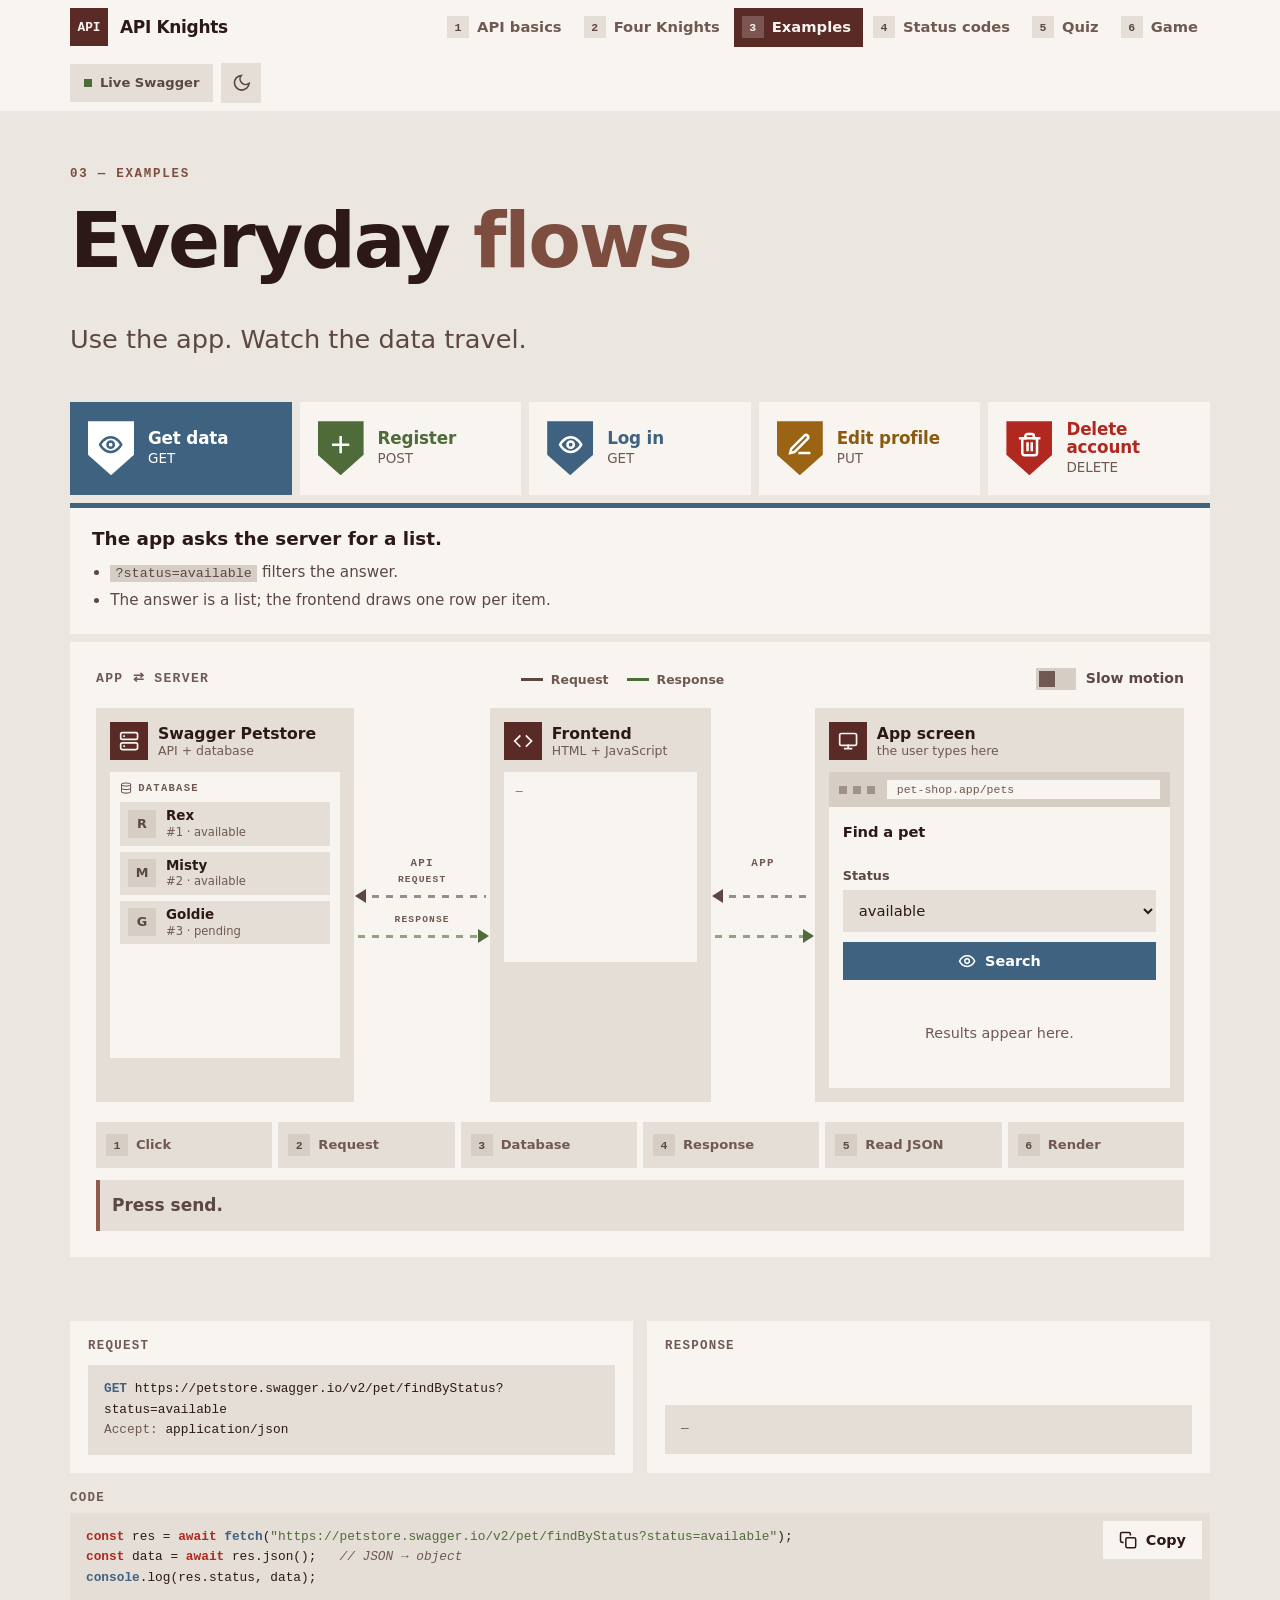
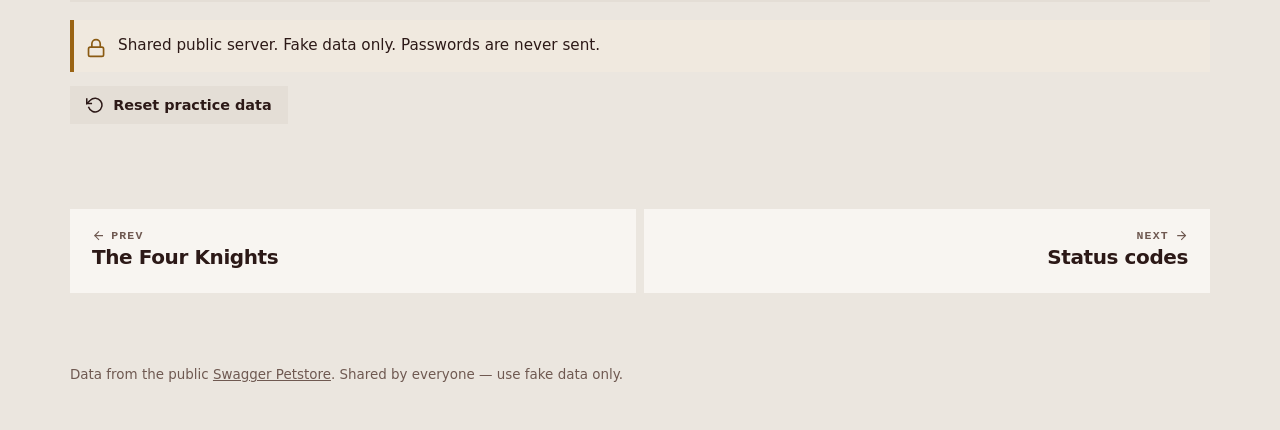
==== examples.html @ a02f02ee "API Knights: animated guide to how APIs work Flat, sharp, minimal lecture site with six lessons (bas" ====
<!doctype html>
<html lang="en">
<head>
  <meta charset="utf-8">
  <meta name="viewport" content="width=device-width, initial-scale=1">
  <title>Real examples · API Knights</title>
  <meta name="description" content="Get data, register, log in, edit and delete — five real API flows, animated.">
  <link rel="icon" href="data:image/svg+xml,%3Csvg xmlns='http://www.w3.org/2000/svg' viewBox='0 0 32 32'%3E%3Crect width='32' height='32' fill='%235a2a27'/%3E%3Ctext x='16' y='21' font-family='monospace' font-weight='700' font-size='11' text-anchor='middle' fill='%23f8f5f1'%3EAPI%3C/text%3E%3C/svg%3E">
  <link rel="stylesheet" href="css/styles.css">
  <script>try{var t=JSON.parse(localStorage.getItem('apik.theme'));if(t)document.documentElement.dataset.theme=t}catch(e){}</script>
  <script defer src="js/common.js"></script>
  <script defer src="js/api.js"></script>
  <script defer src="js/ui.js"></script>
  <script defer src="js/scheme.js"></script>
  <script defer src="js/examples.js"></script>
</head>
<body data-page="examples">
<main id="main" class="wrap">

  <section class="hero hero--sm">
    <span class="eyebrow">03 — Examples</span>
    <h1>Everyday <span class="dim">flows</span></h1>
    <p class="lead">Use the app. Watch the data travel.</p>
  </section>

  <section class="block" style="padding-top:8px" aria-labelledby="ex-h">
    <h2 class="sr-only" id="ex-h">Choose an example</h2>
    <div class="knights auto" role="tablist" aria-label="Choose an example" id="tabs"></div>
    <div class="card" style="margin-top:8px" id="story" aria-live="polite"></div>
    <div style="margin-top:8px" id="scheme"></div>
  </section>

  <section class="block" style="padding-top:8px" aria-labelledby="look-h">
    <h2 id="look-h" class="sr-only">Inside the messages</h2>
    <div id="insp"></div>
    <span class="label">Code</span>
    <div id="code"></div>
    <div class="note warn" style="margin-top:18px">
      <svg class="ico" aria-hidden="true"><use href="#i-lock"></use></svg>
      <p>Shared public server. Fake data only. Passwords are never sent.</p>
    </div>
    <p style="margin-top:14px"><button type="button" class="btn btn--sm" id="reset"><svg class="ico" aria-hidden="true"><use href="#i-replay"></use></svg> Reset practice data</button></p>
  </section>
</main>
</body>
</html>
---- css/styles.css ----
/* ==========================================================================
   API Knights — flat, sharp, minimal. Made for presenting.
   No borders, no rounded corners. Colour only where it carries meaning
   (the four methods and the status-code families). Palette: silver, taupe,
   mauve bark, terracotta clay, espresso.
   ========================================================================== */

/* ---------- Tokens ---------- */
/* Brand palette: silver, taupe, mauve bark, terracotta clay, espresso.
   Everything below is built from these five. Only the method and status
   colours step outside, because "delete" must not look like "get". */
:root {
  color-scheme: light;
  --silver: #c4bbaf;
  --taupe: #a5978b;
  --mauve-bark: #5c4742;
  --terracotta-clay: #8d5b4c;
  --espresso: #5a2a27;

  --bg: #ebe6df;
  --surface: #f8f5f1;
  --surface-2: #e4ded6;
  --surface-3: #d6cec4;
  --ink: #2c1917;
  --ink-2: var(--mauve-bark);
  --ink-3: #6f5951;
  --line: var(--silver);
  --brand: var(--espresso);
  --on-brand: #f8f5f1;
  --accent: var(--terracotta-clay);
  --accent-ink: #7d4d3f;

  --get: #3f6280;    --get-ink: #3f6280;
  --post: #4f6b3a;   --post-ink: #4f6b3a;
  --put: #9a6414;    --put-ink: #8a5a12;
  --delete: #b0281f; --delete-ink: #b0281f;

  --s0: #6b5a55; --s0-ink: #6b5a55;
  --s1: #5f6b7a; --s1-ink: #55616f;
  --s2: #4f6b3a; --s2-ink: #4f6b3a;
  --s3: #2f6f6a; --s3-ink: #2f6f6a;
  --s4: #b4521f; --s4-ink: #b4521f;
  --s5: #a8231f; --s5-ink: #a8231f;

  --shadow: 0 12px 32px rgba(44, 25, 23, .14);
  --font: "Segoe UI Variable Text", "Segoe UI", system-ui, -apple-system, Roboto, "Helvetica Neue", Arial, sans-serif;
  --mono: ui-monospace, "Cascadia Code", "SF Mono", Consolas, "Liberation Mono", monospace;
}
:root[data-theme="dark"] {
  color-scheme: dark;
  --bg: #1b1211; --surface: #251a18; --surface-2: #30231f; --surface-3: #3f2e29;
  --ink: #f1ebe4; --ink-2: var(--silver); --ink-3: var(--taupe); --line: var(--mauve-bark);
  --brand: var(--silver); --on-brand: #231512;
  --accent: #b3735f; --accent-ink: #d9a08f;
  --get-ink: #8fb1cf; --post-ink: #9bc27a; --put-ink: #e0a94f; --delete-ink: #f08a7c;
  --s0-ink: #c4bbaf; --s1-ink: #9fb0c4; --s2-ink: #9bc27a; --s3-ink: #6fc0b8; --s4-ink: #f0a06a; --s5-ink: #f08a7c;
  --shadow: 0 12px 32px rgba(0, 0, 0, .5);
}
@media (prefers-color-scheme: dark) {
  :root:not([data-theme="light"]) {
    color-scheme: dark;
    --bg: #1b1211; --surface: #251a18; --surface-2: #30231f; --surface-3: #3f2e29;
    --ink: #f1ebe4; --ink-2: var(--silver); --ink-3: var(--taupe); --line: var(--mauve-bark);
    --brand: var(--silver); --on-brand: #231512;
    --accent: #b3735f; --accent-ink: #d9a08f;
    --get-ink: #8fb1cf; --post-ink: #9bc27a; --put-ink: #e0a94f; --delete-ink: #f08a7c;
    --s0-ink: #c4bbaf; --s1-ink: #9fb0c4; --s2-ink: #9bc27a; --s3-ink: #6fc0b8; --s4-ink: #f0a06a; --s5-ink: #f08a7c;
    --shadow: 0 12px 32px rgba(0, 0, 0, .5);
  }
}

/* Colour hooks: .m-get etc. set --c (fill) and --c-ink (text on a surface) */
.m-get { --c: var(--get); --c-ink: var(--get-ink); }
.m-post { --c: var(--post); --c-ink: var(--post-ink); }
.m-put { --c: var(--put); --c-ink: var(--put-ink); }
.m-delete { --c: var(--delete); --c-ink: var(--delete-ink); }
.s0 { --c: var(--s0); --c-ink: var(--s0-ink); }
.s1 { --c: var(--s1); --c-ink: var(--s1-ink); }
.s2 { --c: var(--s2); --c-ink: var(--s2-ink); }
.s3 { --c: var(--s3); --c-ink: var(--s3-ink); }
.s4 { --c: var(--s4); --c-ink: var(--s4-ink); }
.s5 { --c: var(--s5); --c-ink: var(--s5-ink); }

/* ---------- Base ---------- */
*, *::before, *::after { box-sizing: border-box; border-radius: 0; }
html { scroll-behavior: smooth; -webkit-text-size-adjust: 100%; }
body { margin: 0; font-family: var(--font); font-size: 17px; line-height: 1.55; color: var(--ink); background: var(--bg); min-height: 100vh; overflow-x: hidden; }
h1, h2, h3, h4 { line-height: 1.1; margin: 0 0 .5em; letter-spacing: -.03em; }
h1 { font-size: clamp(2.6rem, 6.4vw, 4.8rem); font-weight: 800; }
h2 { font-size: clamp(1.7rem, 3.4vw, 2.5rem); font-weight: 800; }
h3 { font-size: 1.1rem; font-weight: 700; letter-spacing: -.01em; }
p { margin: 0 0 1em; }
a { color: inherit; }
button, input, select, textarea { font: inherit; color: inherit; }
button { cursor: pointer; border: 0; background: none; padding: 0; }
code, kbd, pre { font-family: var(--mono); }
code { font-size: .88em; background: var(--surface-3); padding: .1em .4em; }
img, svg { max-width: 100%; }
[hidden] { display: none !important; }
:focus-visible { outline: 3px solid var(--ink); outline-offset: 2px; }
.sr-only { position: absolute; width: 1px; height: 1px; overflow: hidden; clip: rect(0 0 0 0); white-space: nowrap; }
.wrap { width: 100%; max-width: 1180px; margin: 0 auto; padding: 0 20px; }
.muted { color: var(--ink-3); }
.mono { font-family: var(--mono); }
.dim { color: var(--accent-ink); }
.center { text-align: center; }
.ico { width: 1.15em; height: 1.15em; flex: none; stroke: currentColor; fill: none; stroke-width: 2; stroke-linecap: square; stroke-linejoin: miter; vertical-align: -.2em; }
.ico.fill { fill: currentColor; }
.skip { position: absolute; left: 12px; top: -60px; z-index: 100; background: var(--brand); color: var(--on-brand); padding: 10px 16px; text-decoration: none; }
.skip:focus { top: 10px; }

/* ---------- Header ---------- */
.site-header { position: sticky; top: 0; z-index: 50; background: var(--surface); }
.site-header .bar { display: flex; align-items: center; gap: 16px; min-height: 64px; flex-wrap: wrap; padding-top: 8px; padding-bottom: 8px; }
.brand { display: flex; align-items: center; gap: 12px; text-decoration: none; margin-right: auto; font-weight: 800; letter-spacing: -.02em; }
.brand-mark { width: 38px; height: 38px; display: grid; place-items: center; background: var(--brand); color: var(--on-brand); font: 800 .8rem var(--mono); letter-spacing: 0; }
.nav ol { display: flex; gap: 2px; list-style: none; margin: 0; padding: 0; }
.nav a { display: flex; align-items: center; gap: 8px; padding: 8px 12px 8px 8px; text-decoration: none; color: var(--ink-3); font-size: .92rem; font-weight: 650; white-space: nowrap; transition: background .2s, color .2s; }
.nav a:hover { background: var(--surface-2); color: var(--ink); }
.nav a[aria-current="page"] { background: var(--brand); color: var(--on-brand); }
.nav .n { width: 22px; height: 22px; display: grid; place-items: center; font: 700 .72rem var(--mono); background: var(--surface-2); color: var(--ink-2); }
.nav a[aria-current="page"] .n { background: rgba(255, 255, 255, .2); color: inherit; }
:root[data-theme="dark"] .nav a[aria-current="page"] .n { background: rgba(0, 0, 0, .15); }
@media (prefers-color-scheme: dark) { :root:not([data-theme="light"]) .nav a[aria-current="page"] .n { background: rgba(0, 0, 0, .15); } }
.nav a.done .n { background: var(--post); color: #fff; }
.tools { display: flex; align-items: center; gap: 8px; }
.mode-pill { display: inline-flex; align-items: center; gap: 8px; padding: 9px 14px; background: var(--surface-2); font-size: .82rem; font-weight: 650; color: var(--ink-2); transition: background .2s; }
.mode-pill:hover { background: var(--surface-3); }
.mode-pill i { width: 8px; height: 8px; background: var(--post); }
.mode-pill[data-state="practice"] i { background: var(--put); }
.mode-pill[data-state="fallback"] i { background: var(--delete); }
.icon-btn { width: 40px; height: 40px; display: grid; place-items: center; background: var(--surface-2); color: var(--ink-2); transition: background .2s; }
.icon-btn:hover { background: var(--surface-3); color: var(--ink); }
@media (max-width: 1120px) {
  .nav { order: 3; width: 100%; overflow-x: auto; margin: 0 -20px; padding: 0 20px 6px; scrollbar-width: thin; }
  .nav ol { width: max-content; }
}

/* ---------- Layout ---------- */
main { padding-bottom: 24px; }
.hero { padding: clamp(40px, 7vw, 88px) 0 12px; }
.hero--sm { padding-top: clamp(30px, 5vw, 56px); }
.eyebrow { display: block; font: 700 .78rem var(--mono); letter-spacing: .14em; text-transform: uppercase; color: var(--accent-ink); margin-bottom: 18px; }
.lead { font-size: clamp(1.15rem, 2.2vw, 1.6rem); color: var(--ink-2); max-width: 40rem; line-height: 1.35; }
.hero-cta { display: flex; gap: 10px; flex-wrap: wrap; margin-top: 26px; }
.block { padding: clamp(30px, 5vw, 56px) 0; }
.block-head { margin-bottom: 22px; }
.block-head p { color: var(--ink-2); margin: 0; max-width: 40rem; }
.grid { display: grid; gap: 14px; }
.cols-3 { grid-template-columns: repeat(3, 1fr); }
@media (max-width: 860px) { .cols-3 { grid-template-columns: 1fr; } }

.card { background: var(--surface); padding: 22px; }
.card h3 { display: flex; align-items: center; gap: 12px; margin-bottom: 6px; }
.card p:last-child { margin-bottom: 0; }
.badge-n { width: 30px; height: 30px; display: grid; place-items: center; background: var(--brand); color: var(--on-brand); font: 700 .85rem var(--mono); }
.note { display: flex; gap: 12px; align-items: flex-start; padding: 14px 16px; background: color-mix(in srgb, var(--c, var(--ink)) 8%, var(--surface)); box-shadow: inset 4px 0 0 var(--c, var(--ink)); font-size: .95rem; }
.note > .ico { margin-top: .22em; color: var(--c-ink, var(--ink)); font-size: 1.15em; }
.note p { margin: 0; }
.note.warn { --c: var(--put); --c-ink: var(--put-ink); }
.note.danger { --c: var(--delete); --c-ink: var(--delete-ink); }
.note.good { --c: var(--post); --c-ink: var(--post-ink); }

/* ---------- Buttons ---------- */
.btn { display: inline-flex; align-items: center; justify-content: center; gap: 9px; min-height: 46px; padding: 10px 22px; background: var(--surface-2); color: var(--ink); font-weight: 650; text-decoration: none; transition: background .2s, transform .15s; }
.btn:hover:not(:disabled) { background: var(--surface-3); transform: translateY(-1px); }
.btn:active:not(:disabled) { transform: none; }
.btn:disabled { opacity: .5; cursor: not-allowed; }
.btn--primary { background: var(--brand); color: var(--on-brand); }
.btn--primary:hover:not(:disabled) { background: var(--accent); color: var(--on-brand); }
.btn--method { background: var(--c); color: #fff; }
.btn--method:hover:not(:disabled) { background: color-mix(in srgb, var(--c) 82%, #000); }
.btn--danger { --c: var(--delete); background: var(--c); color: #fff; }
.btn--danger:hover:not(:disabled) { background: color-mix(in srgb, var(--c) 82%, #000); }
.btn--sm { min-height: 38px; padding: 6px 16px; font-size: .9rem; }
.btn--lg { min-height: 54px; padding-inline: 30px; font-size: 1.05rem; }
.btn--block { width: 100%; }
.btn .ico { font-size: 1.1em; }

.seg { display: inline-flex; gap: 2px; background: var(--surface-2); padding: 3px; flex-wrap: wrap; }
.seg button { padding: 8px 18px; font-weight: 650; color: var(--ink-3); min-height: 40px; transition: background .2s, color .2s; }
.seg button[aria-pressed="true"] { background: var(--brand); color: var(--on-brand); }
.switch { display: inline-flex; align-items: center; gap: 10px; font-size: .88rem; font-weight: 600; color: var(--ink-2); cursor: pointer; user-select: none; }
.switch input { appearance: none; width: 40px; height: 22px; background: var(--surface-3); position: relative; cursor: pointer; margin: 0; flex: none; transition: background .2s; }
.switch input::after { content: ""; position: absolute; top: 3px; left: 3px; width: 16px; height: 16px; background: var(--ink-3); transition: transform .2s, background .2s; }
.switch input:checked { background: var(--brand); }
.switch input:checked::after { transform: translateX(18px); background: var(--on-brand); }

/* ---------- Badges ---------- */
.mbadge { display: inline-block; font: 800 .72rem/1 var(--mono); color: #fff; background: var(--c); padding: 6px 9px; min-width: 3.6em; text-align: center; }
.spill { display: inline-flex; align-items: center; gap: 7px; font-weight: 750; font-size: .86rem; padding: 4px 11px; color: var(--c-ink); background: color-mix(in srgb, var(--c) 14%, var(--surface)); white-space: nowrap; }
.spill::before { content: ""; width: 7px; height: 7px; background: var(--c); }
.src { font-size: .74rem; font-weight: 700; padding: 4px 10px; background: var(--surface-3); color: var(--ink-2); }
.src.live { color: var(--post-ink); }
.src.practice { color: var(--put-ink); }
.tile { display: grid; place-items: center; background: var(--surface-3); color: var(--ink-2); font-weight: 800; flex: none; }

/* ---------- The scheme ---------- */
.scheme { --lane: 34px; background: var(--surface); padding: 26px; position: relative; }
.scheme-bar { display: flex; align-items: center; justify-content: space-between; gap: 14px; flex-wrap: wrap; margin-bottom: 18px; }
.scheme-bar h3 { margin: 0; font-size: .82rem; font-family: var(--mono); letter-spacing: .1em; text-transform: uppercase; color: var(--ink-3); }
.legend { display: flex; gap: 18px; font-size: .78rem; color: var(--ink-3); font-weight: 600; }
.legend span { display: inline-flex; align-items: center; gap: 8px; }
.legend i { width: 22px; height: 3px; background: var(--ink-2); }
.legend .res i { background: var(--post); }
.scheme-grid { display: grid; grid-template-columns: minmax(200px, 1.05fr) minmax(96px, .55fr) minmax(180px, .9fr) minmax(80px, .42fr) minmax(250px, 1.5fr); align-items: stretch; }

.node { background: var(--surface-2); padding: 14px; display: flex; flex-direction: column; gap: 12px; min-height: 270px; min-width: 0; transition: opacity .4s, transform .4s, box-shadow .4s, background .4s; }
.scheme[data-busy="true"] .node:not(.is-active) { opacity: .5; }
.node.is-active { background: var(--surface); box-shadow: var(--shadow); transform: translateY(-4px); }
.node-head { display: flex; align-items: center; gap: 10px; }
.node-ico { width: 38px; height: 38px; display: grid; place-items: center; background: var(--brand); color: var(--on-brand); flex: none; font-size: 1.1rem; }
.node-head b { display: block; line-height: 1.15; font-size: .98rem; }
.node-head small { display: block; color: var(--ink-3); font-size: .78rem; line-height: 1.25; }
.node-note { margin: 0; font-size: .8rem; color: var(--ink-3); min-height: 1.4em; font-family: var(--mono); }
.node-note.busy::after { content: ""; display: inline-block; width: 1.5em; text-align: left; animation: dots 1.2s steps(4, end) infinite; }
@keyframes dots { 0% { content: ""; } 25% { content: "."; } 50% { content: ".."; } 75%, 100% { content: "..."; } }

.db { flex: 1; background: var(--surface); padding: 10px; display: flex; flex-direction: column; gap: 6px; }
.db-title { font: 700 .66rem var(--mono); letter-spacing: .12em; text-transform: uppercase; color: var(--ink-3); display: flex; align-items: center; gap: 6px; padding-bottom: 2px; }
.db-rows { display: flex; flex-direction: column; gap: 6px; }
.db-row { display: flex; align-items: center; gap: 10px; padding: 6px 8px; background: var(--surface-2); font-size: .84rem; line-height: 1.25; transition: background .3s, box-shadow .3s; overflow: hidden; }
.db-row .tile { width: 28px; height: 28px; font-size: .8rem; }
.db-row b { display: block; font-weight: 650; overflow: hidden; text-overflow: ellipsis; white-space: nowrap; }
.db-row small { color: var(--ink-3); display: block; font-size: .72rem; }
.db-row > span:last-child { min-width: 0; }
.db-row.is-read { background: color-mix(in srgb, var(--get) 12%, var(--surface)); box-shadow: inset 4px 0 0 var(--get); }
.db-row.is-new { background: color-mix(in srgb, var(--post) 12%, var(--surface)); box-shadow: inset 4px 0 0 var(--post); animation: row-in .5s cubic-bezier(.2, .8, .2, 1); }
.db-row.is-update { background: color-mix(in srgb, var(--put) 13%, var(--surface)); box-shadow: inset 4px 0 0 var(--put); animation: flash .7s ease; }
.db-row.is-gone { background: color-mix(in srgb, var(--delete) 12%, var(--surface)); box-shadow: inset 4px 0 0 var(--delete); animation: row-out .6s .15s ease forwards; }
@keyframes row-in { from { opacity: 0; transform: translateY(-12px); max-height: 0; } to { opacity: 1; transform: none; max-height: 60px; } }
@keyframes row-out { to { opacity: 0; transform: translateX(28px); max-height: 0; padding-top: 0; padding-bottom: 0; margin-top: -6px; } }
@keyframes flash { 30% { transform: scale(1.03); } }

.mini-json { margin: 0; flex: 1; min-height: 120px; max-height: 190px; overflow: hidden; font-size: .72rem; line-height: 1.5; background: var(--surface); padding: 10px 12px; color: var(--ink-2); white-space: pre-wrap; word-break: break-word; }
.mini-json:empty::before { content: "—"; color: var(--ink-3); }
.mini-json.fresh { animation: pop .5s ease; }
@keyframes pop { from { background: color-mix(in srgb, var(--post) 20%, var(--surface)); } }

.link { display: flex; flex-direction: column; justify-content: center; gap: 6px; padding: 0 4px; position: relative; min-width: 0; }
.link-tag { align-self: center; font: 800 .68rem var(--mono); letter-spacing: .12em; text-transform: uppercase; color: var(--ink-3); margin-bottom: 4px; white-space: nowrap; }
.lane { position: relative; height: var(--lane); flex: none; --lc: var(--ink-2); }
.lane[data-dir="toScreen"] { --lc: var(--post); }
.lane::before { content: ""; position: absolute; left: 0; right: 0; top: 50%; height: 3px; margin-top: -1.5px; opacity: .6; background: repeating-linear-gradient(90deg, var(--lc) 0 7px, transparent 7px 14px); background-size: 14px 3px; animation: flow-r 1.3s linear infinite; }
.lane[data-dir="toServer"]::before { animation-name: flow-l; }
.lane::after { content: ""; position: absolute; top: 50%; width: 0; height: 0; transform: translateY(-50%); }
.lane[data-dir="toScreen"]::after { right: -3px; border-left: 11px solid var(--lc); border-top: 7px solid transparent; border-bottom: 7px solid transparent; }
.lane[data-dir="toServer"]::after { left: -3px; border-right: 11px solid var(--lc); border-top: 7px solid transparent; border-bottom: 7px solid transparent; }
.lane-name { position: absolute; top: -5px; left: 50%; transform: translateX(-50%); font: 700 .6rem var(--mono); letter-spacing: .12em; text-transform: uppercase; color: var(--ink-3); background: var(--surface); padding: 0 5px; z-index: 1; }
@keyframes flow-r { to { background-position: 14px 0; } }
@keyframes flow-l { to { background-position: -14px 0; } }
.scheme[data-busy="true"] .lane::before { opacity: 1; }

.packet { position: absolute; z-index: 6; white-space: nowrap; font: 700 .76rem/1 var(--mono); padding: 9px 12px; color: #fff; background: var(--ink); box-shadow: 0 8px 22px rgba(0, 0, 0, .25); display: flex; align-items: center; gap: 7px; pointer-events: none; will-change: transform, opacity; max-width: 220px; }
.packet[data-tone="get"] { background: var(--get); }
.packet[data-tone="post"] { background: var(--post); }
.packet[data-tone="put"] { background: var(--put); }
.packet[data-tone="delete"] { background: var(--delete); }
.packet[data-tone="neutral"] { background: var(--ink); color: var(--bg); }
.packet[data-tone="s0"] { background: var(--s0); }
.packet[data-tone="s1"] { background: var(--s1); }
.packet[data-tone="s2"] { background: var(--s2); }
.packet[data-tone="s3"] { background: var(--s3); }
.packet[data-tone="s4"] { background: var(--s4); }
.packet[data-tone="s5"] { background: var(--s5); }

.browser { flex: 1; background: var(--surface); display: flex; flex-direction: column; min-height: 0; }
.browser-bar { display: flex; align-items: center; gap: 6px; padding: 8px 10px; background: var(--surface-3); }
.browser-bar .d { width: 8px; height: 8px; background: var(--ink-3); opacity: .5; flex: none; }
.browser-url { flex: 1; min-width: 0; margin-left: 6px; font: .72rem var(--mono); background: var(--surface); padding: 3px 10px; color: var(--ink-3); overflow: hidden; text-overflow: ellipsis; white-space: nowrap; }
.screen { padding: 14px; flex: 1; overflow: auto; min-height: 170px; max-height: 360px; font-size: .92rem; }

.steps { display: grid; grid-template-columns: repeat(6, 1fr); gap: 6px; margin: 20px 0 0; padding: 0; list-style: none; counter-reset: st; }
.steps li { position: relative; padding: 11px 10px 11px 40px; background: var(--surface-2); color: var(--ink-3); font-size: .82rem; font-weight: 650; line-height: 1.25; counter-increment: st; transition: background .3s, color .3s; min-height: 46px; display: flex; align-items: center; }
.steps li::before { content: counter(st); position: absolute; left: 10px; top: 50%; transform: translateY(-50%); width: 22px; height: 22px; display: grid; place-items: center; font: 700 .72rem var(--mono); background: var(--surface-3); color: var(--ink-2); transition: background .3s, color .3s; }
.steps li.is-active { background: var(--brand); color: var(--on-brand); }
.steps li.is-active::before { background: var(--on-brand); color: var(--brand); }
.steps li.is-done { color: var(--ink-2); }
.steps li.is-done::before { content: "✓"; background: var(--post); color: #fff; }
.caption { margin: 12px 0 0; padding: 12px 16px; background: var(--surface-2); box-shadow: inset 4px 0 0 var(--accent); color: var(--ink-2); font-weight: 600; min-height: 3em; }

@media (max-width: 1100px) and (min-width: 900px) { .steps { grid-template-columns: repeat(3, 1fr); } }
@media (max-width: 899px) {
  .scheme { padding: 16px; }
  .steps { grid-template-columns: repeat(2, 1fr); }
  .scheme-grid { grid-template-columns: 1fr; }
  .node { min-height: 0; }
  .link { flex-direction: row; justify-content: center; align-items: stretch; gap: min(30vw, 150px); padding: 6px 0; }
  .link-tag { position: absolute; left: 50%; top: 50%; transform: translate(-50%, -50%); margin: 0; z-index: 2; background: var(--surface); padding: 2px 8px; }
  .lane { width: var(--lane); height: 74px; }
  .lane::before { left: 50%; right: auto; top: 0; bottom: 0; width: 3px; height: auto; margin: 0 0 0 -1.5px; background: repeating-linear-gradient(180deg, var(--lc) 0 7px, transparent 7px 14px); background-size: 3px 14px; animation-name: flow-d; }
  .lane[data-dir="toServer"]::before { animation-name: flow-u; }
  .lane::after { left: 50% !important; right: auto !important; top: auto; transform: translateX(-50%); border: 0; }
  .lane[data-dir="toScreen"]::after { bottom: -3px; border-top: 11px solid var(--lc); border-left: 7px solid transparent; border-right: 7px solid transparent; border-bottom: 0; }
  .lane[data-dir="toServer"]::after { top: -3px; bottom: auto; border-bottom: 11px solid var(--lc); border-left: 7px solid transparent; border-right: 7px solid transparent; border-top: 0; }
  .lane-name { display: none; }
  .mini-json { min-height: 70px; max-height: 120px; }
  .screen { max-height: none; }
  @keyframes flow-d { to { background-position: 0 14px; } }
  @keyframes flow-u { to { background-position: 0 -14px; } }
}

/* ---------- Inspector + code ---------- */
.insp { display: grid; grid-template-columns: 1fr 1fr; gap: 14px; }
@media (max-width: 860px) { .insp { grid-template-columns: 1fr; } }
.insp-col { background: var(--surface); padding: 18px; min-width: 0; }
.insp-h { font: 700 .78rem var(--mono); letter-spacing: .1em; text-transform: uppercase; color: var(--ink-3); margin: 0 0 12px; }
.insp-meta { display: flex; align-items: center; gap: 10px; flex-wrap: wrap; margin-bottom: 10px; min-height: 30px; }
.code { margin: 0; padding: 14px 16px; background: var(--surface-2); font-size: .8rem; line-height: 1.6; overflow: auto; white-space: pre-wrap; word-break: break-word; color: var(--ink); max-height: 330px; }
.code:empty::before { content: "—"; color: var(--ink-3); }
.j-key { color: var(--get-ink); }
.j-str { color: var(--post-ink); }
.j-num { color: var(--put-ink); }
.j-kw { color: var(--delete-ink); font-weight: 700; }
.j-cm { color: var(--ink-3); font-style: italic; }
.j-fn { color: var(--get-ink); font-weight: 700; }
.tok-method { font-weight: 800; color: var(--c-ink); }
.tok-h { color: var(--ink-3); }
.codebox { position: relative; }
.codebox .copy { position: absolute; top: 8px; right: 8px; background: var(--surface); }
.codebox .code { padding-right: 96px; }
.label { font: 700 .78rem var(--mono); letter-spacing: .1em; text-transform: uppercase; color: var(--ink-3); margin: 18px 0 8px; display: block; }

/* ---------- The little app on the screen ---------- */
.app-head { display: flex; align-items: center; justify-content: space-between; gap: 8px; font-weight: 800; margin-bottom: 12px; letter-spacing: -.01em; }
.app-head small { color: var(--ink-3); font-weight: 600; }
.banner { display: flex; gap: 10px; align-items: flex-start; padding: 10px 12px; margin-bottom: 12px; font-size: .86rem; line-height: 1.35; background: color-mix(in srgb, var(--c) 11%, var(--surface)); box-shadow: inset 4px 0 0 var(--c); animation: slide-down .35s ease; }
.banner b { color: var(--c-ink); }
@keyframes slide-down { from { opacity: 0; transform: translateY(-8px); } }
.pets { display: grid; grid-template-columns: repeat(auto-fill, minmax(112px, 1fr)); gap: 8px; }
.pet { position: relative; text-align: center; padding: 14px 8px 10px; background: var(--surface-2); animation: pet-in .45s cubic-bezier(.2, .8, .2, 1) backwards; transition: background .3s, box-shadow .3s; min-width: 0; }
.pet.still { animation: none; }
.pet .tile { width: 44px; height: 44px; margin: 0 auto 8px; font-size: 1.3rem; background: var(--surface); }
.pet b { display: block; font-size: .86rem; overflow: hidden; text-overflow: ellipsis; white-space: nowrap; }
.pet small { display: block; color: var(--ink-3); font-size: .7rem; }
.pet .st { display: inline-block; margin-top: 6px; font-size: .68rem; font-weight: 800; padding: 2px 8px; background: color-mix(in srgb, var(--c) 16%, var(--surface)); color: var(--c-ink); }
.pet s { color: var(--ink-3); font-weight: 500; }
.pet.is-new { background: color-mix(in srgb, var(--post) 12%, var(--surface)); box-shadow: inset 0 4px 0 var(--post); }
.pet.is-update { background: color-mix(in srgb, var(--put) 13%, var(--surface)); box-shadow: inset 0 4px 0 var(--put); animation: flash .8s ease; }
.pet.is-gone { background: color-mix(in srgb, var(--delete) 12%, var(--surface)); box-shadow: inset 0 4px 0 var(--delete); animation: poof .65s ease forwards; }
.pet .tag { position: absolute; top: 0; right: 0; font: 800 .6rem var(--mono); letter-spacing: .06em; background: var(--c); color: #fff; padding: 3px 7px; }
@keyframes pet-in { from { opacity: 0; transform: translateY(12px); } }
@keyframes poof { 60% { transform: scale(.92); opacity: .5; } to { transform: scale(.6); opacity: 0; } }
.empty { text-align: center; color: var(--ink-3); padding: 30px 8px; font-size: .9rem; }
.empty .ico { display: block; margin: 0 auto 8px; font-size: 1.8rem; }

.form { display: grid; gap: 10px; }
.field { display: grid; gap: 4px; }
.field label { font-weight: 650; font-size: .8rem; color: var(--ink-2); }
.field input, .field select { width: 100%; min-height: 42px; padding: 8px 12px; border: 0; background: var(--surface-2); color: var(--ink); }
.field input:focus, .field select:focus { outline: 2px solid var(--ink); outline-offset: 0; }
.field small { color: var(--ink-3); font-size: .74rem; line-height: 1.3; }
.check { display: flex; gap: 8px; align-items: center; font-size: .82rem; color: var(--ink-2); }
.result-card { text-align: center; padding: 18px 10px; background: color-mix(in srgb, var(--c, var(--post)) 11%, var(--surface)); box-shadow: inset 0 4px 0 var(--c, var(--post)); animation: pet-in .45s ease; }
.result-card .ico { display: block; margin: 0 auto 8px; font-size: 2rem; color: var(--c-ink, var(--post-ink)); }
.result-card b { display: block; }
.result-card small { color: var(--ink-3); }
.row-list { display: grid; gap: 6px; }
.row-list .r { display: flex; align-items: center; gap: 10px; padding: 8px 10px; background: var(--surface-2); animation: pet-in .4s ease backwards; }
.row-list .tile { width: 30px; height: 30px; font-size: .85rem; background: var(--surface); }
.row-list b { flex: 1; min-width: 0; overflow: hidden; text-overflow: ellipsis; white-space: nowrap; }
.status-screen { text-align: center; padding: 16px 6px; animation: pet-in .45s ease; }
.status-screen .big { font: 800 3.4rem/1 var(--mono); color: var(--c-ink); letter-spacing: -.05em; }
.status-screen h4 { margin: 8px 0 4px; font-size: 1.05rem; }
.status-screen p { margin: 0; color: var(--ink-2); font-size: .85rem; }
.confirm { display: grid; gap: 8px; padding: 12px; background: color-mix(in srgb, var(--delete) 9%, var(--surface)); box-shadow: inset 4px 0 0 var(--delete); }
.confirm .btns { display: flex; gap: 8px; }

/* ---------- Knights (tabs) ---------- */
.knights { display: grid; grid-template-columns: repeat(4, 1fr); gap: 8px; }
.knights.auto { grid-template-columns: repeat(auto-fit, minmax(190px, 1fr)); }
@media (max-width: 860px) { .knights { grid-template-columns: repeat(2, 1fr); } }
.knight { text-align: left; display: flex; gap: 14px; align-items: center; padding: 18px; background: var(--surface); transition: background .25s, color .25s, transform .2s; }
.knight:hover { transform: translateY(-3px); }
.knight .nm { display: block; font: 800 1.35rem/1.1 var(--mono); color: var(--c-ink); transition: color .25s; }
.knight .rl { display: block; font-size: .84rem; color: var(--ink-3); line-height: 1.25; margin-top: 3px; transition: color .25s; }
.knight[aria-selected="true"] { background: var(--c); color: #fff; }
.knight[aria-selected="true"] .nm, .knight[aria-selected="true"] .rl { color: #fff; }
.knight[aria-selected="true"] .shield { background: #fff; color: var(--c); }
.shield { width: 46px; height: 54px; flex: none; display: grid; place-items: start center; padding-top: 11px; color: #fff; background: var(--c); clip-path: polygon(0 0, 100% 0, 100% 62%, 50% 100%, 0 62%); transition: background .25s, color .25s; }
.shield .ico { font-size: 22px; stroke-width: 2.4; }
.shield--lg { width: 78px; height: 92px; padding-top: 20px; }
.shield--lg .ico { font-size: 34px; }

.kpanel { margin-top: 8px; background: var(--surface); padding: 28px; display: grid; grid-template-columns: auto 1fr; gap: 26px; align-items: start; animation: pet-in .4s ease; }
@media (max-width: 700px) { .kpanel { grid-template-columns: 1fr; } }
.kpanel h2 { margin-bottom: 6px; }
.kpanel .motto { font-size: 1.2rem; color: var(--c-ink); font-weight: 700; margin-bottom: 0; }
.facts { display: grid; grid-template-columns: repeat(auto-fit, minmax(150px, 1fr)); gap: 8px; margin-top: 20px; }
.fact { background: var(--surface-2); padding: 11px 14px; }
.fact small { display: block; font: 700 .66rem var(--mono); letter-spacing: .1em; text-transform: uppercase; color: var(--ink-3); }
.fact span { font-weight: 700; font-size: 1rem; }
.try-row { display: flex; align-items: center; gap: 14px; flex-wrap: wrap; margin: 0 0 14px; }
.try-row .hint { color: var(--ink-3); font-size: .92rem; flex: 1; min-width: 200px; margin: 0; }
.order { display: flex; gap: 4px; align-items: center; flex-wrap: wrap; }
.order b { padding: 4px 9px; background: var(--c); color: #fff; font: 700 .7rem var(--mono); }

/* ---------- Home bits ---------- */
.anatomy { display: flex; flex-wrap: wrap; gap: 4px; font: 600 clamp(.82rem, 2.2vw, 1.15rem) var(--mono); background: var(--surface); padding: 18px; }
.anatomy button { background: color-mix(in srgb, var(--c) 12%, var(--surface)); color: var(--c-ink); padding: 9px 13px; font: inherit; transition: background .2s, color .2s; word-break: break-all; text-align: left; }
.anatomy button:hover { background: color-mix(in srgb, var(--c) 22%, var(--surface)); }
.anatomy button[aria-pressed="true"] { background: var(--c); color: #fff; }
.anatomy-note { margin-top: 8px; }

.json-map { display: grid; grid-template-columns: 1.15fr 1fr; gap: 14px; align-items: stretch; }
@media (max-width: 760px) { .json-map { grid-template-columns: 1fr; } }
.json-map pre { margin: 0; padding: 20px; background: var(--surface); font-size: .95rem; line-height: 1.9; overflow: auto; }
.json-map .ln { display: block; padding: 0 10px; margin: 0 -10px; transition: background .2s, box-shadow .2s; cursor: default; }
.json-map .ln.hl { background: var(--surface-2); box-shadow: inset 4px 0 0 var(--accent); }
.json-map .view { background: var(--surface); padding: 28px; display: grid; text-align: center; gap: 6px; align-content: center; justify-items: center; }
.json-map .view .tile { width: 84px; height: 84px; font-size: 2.6rem; background: var(--surface-2); margin-bottom: 8px; }
.json-map .view h3 { font-size: 1.7rem; margin: 0; letter-spacing: -.02em; }
.json-map .part { padding: 3px 12px; display: inline-block; transition: background .2s; }
.json-map .part.hl { background: var(--surface-3); }

.swagger { background: var(--surface); padding-bottom: 14px; }
.swagger-head { display: flex; align-items: center; justify-content: space-between; gap: 12px; flex-wrap: wrap; padding: 16px 20px; background: var(--ink); color: var(--bg); }
.swagger-head b { font-size: 1.1rem; }
.swagger-head .btn { background: var(--bg); color: var(--ink); }
.sw-group { padding: 18px 20px 6px; font: 700 .74rem var(--mono); letter-spacing: .12em; text-transform: uppercase; color: var(--ink-3); }
.sw-op { display: flex; align-items: center; gap: 14px; padding: 10px 14px; margin: 4px 14px; text-decoration: none; background: color-mix(in srgb, var(--c) 8%, var(--surface)); box-shadow: inset 4px 0 0 var(--c); transition: transform .15s, background .2s; flex-wrap: wrap; }
.sw-op:hover { transform: translateX(4px); background: color-mix(in srgb, var(--c) 15%, var(--surface)); }
.sw-op code { background: transparent; padding: 0; font-weight: 700; font-size: .92rem; }
.sw-op span.d { color: var(--ink-3); font-size: .88rem; margin-left: auto; }
.sw-op .mbadge { min-width: 4.6em; padding: 7px 8px; }

/* ---------- Status codes ---------- */
.fams { display: grid; grid-template-columns: repeat(5, 1fr); gap: 8px; }
@media (max-width: 960px) { .fams { grid-template-columns: repeat(2, 1fr); } }
@media (max-width: 520px) { .fams { grid-template-columns: 1fr; } }
.fam { text-align: left; background: var(--surface); padding: 20px 18px; box-shadow: inset 0 5px 0 var(--c); transition: background .2s, color .2s, transform .2s; }
.fam:hover { transform: translateY(-3px); }
.fam .big { display: block; font: 800 2.3rem/1 var(--mono); color: var(--c-ink); letter-spacing: -.04em; transition: color .2s; }
.fam b { display: block; margin-top: 8px; }
.fam span:not(.big) { display: block; font-size: .85rem; color: var(--ink-3); line-height: 1.3; transition: color .2s; }
.fam[aria-pressed="true"] { background: var(--c); color: #fff; }
.fam[aria-pressed="true"] .big, .fam[aria-pressed="true"] span:not(.big) { color: #fff; }
.codes { display: flex; flex-wrap: wrap; gap: 6px; margin-bottom: 18px; }
.code-chip { display: inline-flex; align-items: center; gap: 8px; padding: 8px 14px; background: var(--surface); font-weight: 700; min-height: 44px; transition: background .2s, color .2s, transform .15s; }
.code-chip b { font-family: var(--mono); color: var(--c-ink); transition: color .2s; }
.code-chip span { font-size: .84rem; color: var(--ink-3); font-weight: 600; transition: color .2s; }
.code-chip:hover { transform: translateY(-2px); }
.code-chip[aria-pressed="true"] { background: var(--c); }
.code-chip[aria-pressed="true"] b, .code-chip[aria-pressed="true"] span { color: #fff; }
.cdetail { display: grid; grid-template-columns: 1.1fr 1fr; gap: 14px; margin-bottom: 14px; }
@media (max-width: 860px) { .cdetail { grid-template-columns: 1fr; } }
.cdetail .card { box-shadow: inset 0 5px 0 var(--c); padding-top: 26px; }
.cdetail .num { font: 800 3.6rem/1 var(--mono); color: var(--c-ink); letter-spacing: -.05em; }
.cdetail h3 { margin: 6px 0 8px; font-size: 1.5rem; letter-spacing: -.02em; }
.kv { display: grid; gap: 8px; margin: 14px 0 0; }
.kv div { background: var(--surface-2); padding: 10px 14px; }
.kv small { display: block; font: 700 .66rem var(--mono); letter-spacing: .1em; text-transform: uppercase; color: var(--ink-3); }
.blame { display: flex; gap: 6px; margin-top: 12px; }
.blame span { flex: 1; text-align: center; padding: 9px 6px; font-size: .82rem; font-weight: 700; color: var(--ink-3); background: var(--surface-2); }
.blame span.on { background: var(--c); color: #fff; }

/* ---------- Quiz + Game ---------- */
.stage { max-width: 860px; margin: 0 auto; }
.panel { background: var(--surface); padding: clamp(20px, 4vw, 38px); }
.progress { height: 6px; background: var(--surface-3); overflow: hidden; }
.progress > i { display: block; height: 100%; width: 0; background: var(--accent); transition: width .5s cubic-bezier(.2, .8, .2, 1); }
.q-meta { display: flex; justify-content: space-between; align-items: center; gap: 12px; font: 700 .82rem var(--mono); letter-spacing: .06em; color: var(--ink-3); margin-bottom: 10px; text-transform: uppercase; }
.q-text { font-size: clamp(1.4rem, 3.4vw, 2rem); font-weight: 800; letter-spacing: -.02em; line-height: 1.2; margin: 22px 0; animation: pet-in .4s ease; }
.opts { display: grid; gap: 8px; }
.opt { display: flex; align-items: center; gap: 14px; text-align: left; width: 100%; padding: 14px 16px; background: var(--surface-2); font-weight: 600; min-height: 58px; transition: background .2s, transform .15s; animation: pet-in .4s ease backwards; }
.opt .k { width: 30px; height: 30px; display: grid; place-items: center; background: var(--surface-3); font: 800 .82rem var(--mono); color: var(--ink-2); flex: none; transition: background .2s, color .2s; }
.opt:hover:not(:disabled) { background: var(--surface-3); transform: translateX(4px); }
.opt:disabled { cursor: default; }
.opt.is-right { background: color-mix(in srgb, var(--post) 14%, var(--surface)); box-shadow: inset 4px 0 0 var(--post); }
.opt.is-right .k { background: var(--post); color: #fff; }
.opt.is-wrong { background: color-mix(in srgb, var(--delete) 12%, var(--surface)); box-shadow: inset 4px 0 0 var(--delete); animation: shake .4s ease; }
.opt.is-wrong .k { background: var(--delete); color: #fff; }
.opt.is-dim { opacity: .5; }
@keyframes shake { 20% { transform: translateX(-7px); } 40% { transform: translateX(7px); } 60% { transform: translateX(-4px); } 80% { transform: translateX(4px); } }
.explain { margin-top: 14px; min-height: 56px; }
.explain .note { animation: pet-in .35s ease; }
.nav-row { display: flex; justify-content: space-between; align-items: center; gap: 12px; margin-top: 16px; flex-wrap: wrap; }
.score-big { font: 800 clamp(4rem, 12vw, 7rem)/1 var(--mono); letter-spacing: -.06em; margin: 6px 0 14px; }
.score-bar { height: 8px; background: var(--surface-3); max-width: 420px; margin: 0 auto 18px; }
.score-bar i { display: block; height: 100%; width: 0; background: var(--accent); transition: width 1.1s cubic-bezier(.2, .8, .2, 1); }
.big-ico { display: block; margin: 0 auto 14px; font-size: 3.4rem; color: var(--ink); }
.stars { display: flex; justify-content: center; gap: 8px; font-size: 2.2rem; margin: 6px 0 12px; }
.stars .off { color: var(--surface-3); }
.stars .on { color: var(--put-ink); fill: currentColor; animation: star-in .5s cubic-bezier(.2, 1.4, .4, 1) backwards; }
@keyframes star-in { from { transform: scale(0); } }
.review { text-align: left; margin-top: 22px; display: grid; gap: 6px; }
.review .r { padding: 10px 14px; background: var(--surface-2); font-size: .92rem; }
.review .r b { display: block; }

.hud { display: flex; align-items: center; justify-content: space-between; gap: 14px; flex-wrap: wrap; margin-bottom: 16px; }
.hearts { display: flex; gap: 6px; font-size: 1.9rem; color: #c8372b; }
.heart { transition: transform .3s, color .3s; display: inline-flex; }
.heart .ico { fill: currentColor; font-size: 1em; }
.heart.lost { color: var(--surface-3); }
.heart.lost .ico { fill: none; }
.heart.breaking { animation: heart-break .7s ease; }
@keyframes heart-break { 0% { transform: scale(1); } 30% { transform: scale(1.5) rotate(-12deg); color: #c8372b; } 55% { transform: scale(.7) rotate(10deg); } 100% { transform: scale(1); } }
.hud .stat { font-weight: 700; display: flex; align-items: center; gap: 8px; color: var(--ink-3); }
.hud .stat b { color: var(--ink); font-size: 1.2rem; }
.arena { position: relative; padding: 18px; background: var(--surface-2); overflow: hidden; }
.arena-scene { display: flex; align-items: center; justify-content: space-between; gap: 14px; margin-bottom: 14px; }
.castle { font-size: 2.8rem; color: var(--ink); display: grid; place-items: center; gap: 2px; text-align: center; transition: color .3s; }
.castle small { font: 700 .62rem var(--mono); letter-spacing: .1em; text-transform: uppercase; color: var(--ink-3); }
.castle.hit { animation: shake .45s ease; color: var(--delete-ink); }
.castle.safe { color: var(--post-ink); animation: pulse .6s ease; }
@keyframes pulse { 50% { transform: scale(1.12); } }
.scroll { flex: 1; background: var(--surface); padding: 16px 20px; animation: scroll-in .55s cubic-bezier(.2, .9, .3, 1); }
.scroll .lbl { font: 700 .66rem var(--mono); letter-spacing: .12em; text-transform: uppercase; color: var(--ink-3); display: flex; align-items: center; gap: 6px; }
.scroll p { margin: 4px 0 0; font-size: clamp(1.15rem, 2.6vw, 1.5rem); font-weight: 800; letter-spacing: -.01em; line-height: 1.25; }
.scroll p:focus { outline: none; }
@keyframes scroll-in { from { opacity: 0; transform: translateX(-50px); } }
.timer { height: 6px; background: var(--surface-3); overflow: hidden; margin-bottom: 14px; }
.timer > i { display: block; height: 100%; width: 100%; background: var(--accent); transform-origin: left; }
.choices { display: grid; grid-template-columns: repeat(4, 1fr); gap: 8px; }
@media (max-width: 700px) { .choices { grid-template-columns: repeat(2, 1fr); } }
.choice { display: flex; flex-direction: column; align-items: center; gap: 8px; padding: 16px 8px; background: var(--surface); font: 800 1.05rem var(--mono); color: var(--c-ink); transition: background .2s, color .2s, transform .15s; min-height: 124px; position: relative; }
.choice small { font-family: var(--font); font-weight: 600; color: var(--ink-3); font-size: .78rem; text-align: center; line-height: 1.2; }
.choice:hover:not(:disabled) { transform: translateY(-4px); background: color-mix(in srgb, var(--c) 10%, var(--surface)); }
.choice:disabled { cursor: default; }
.choice .kbd { position: absolute; top: 8px; left: 10px; font: 700 .7rem var(--mono); color: var(--ink-3); }
.choice.is-right { background: var(--post); color: #fff; animation: pulse .5s ease; }
.choice.is-right small, .choice.is-right .kbd { color: #fff; }
.choice.is-right .shield { background: #fff; color: var(--post); }
.choice.is-wrong { background: var(--delete); color: #fff; animation: shake .4s ease; }
.choice.is-wrong small, .choice.is-wrong .kbd { color: #fff; }
.choice.is-wrong .shield { background: #fff; color: var(--delete); }
.choice.is-dim { opacity: .45; }
.choice.codechoice { min-height: 100px; }
.choice.codechoice .num { font-size: 1.9rem; }
.feedback { margin-top: 14px; min-height: 64px; }
.feedback .note { animation: pet-in .3s ease; }
.start-grid { display: grid; grid-template-columns: repeat(3, 1fr); gap: 8px; margin: 22px 0; text-align: left; }
@media (max-width: 700px) { .start-grid { grid-template-columns: 1fr; } }
.start-grid .card { background: var(--surface-2); padding: 16px; }
.start-grid .card b { display: flex; align-items: center; gap: 10px; }
.combo { color: var(--put-ink); font-weight: 800; }

/* ---------- Lesson nav + footer ---------- */
.lesson-nav { display: grid; grid-template-columns: 1fr 1fr; gap: 8px; padding: 12px 0 8px; }
.lesson-nav a { display: block; padding: 20px 22px; background: var(--surface); text-decoration: none; transition: background .2s, color .2s; }
.lesson-nav a:hover { background: var(--brand); color: var(--on-brand); }
.lesson-nav small { display: flex; align-items: center; gap: 6px; color: var(--ink-3); font: 700 .72rem var(--mono); text-transform: uppercase; letter-spacing: .1em; transition: color .2s; }
.lesson-nav a:hover small { color: inherit; opacity: .7; }
.lesson-nav b { font-size: 1.25rem; letter-spacing: -.02em; }
.lesson-nav .next { text-align: right; }
.lesson-nav .next small { justify-content: flex-end; }
.lesson-nav .only-next { grid-column: 2; }
.site-footer { margin-top: 40px; padding: 24px 0 40px; color: var(--ink-3); font-size: .84rem; }
.site-footer p { margin: 0 0 4px; }
.toasts { position: fixed; left: 50%; bottom: 22px; transform: translateX(-50%); z-index: 200; display: grid; gap: 8px; pointer-events: none; width: max-content; max-width: calc(100vw - 32px); }
.toast { background: var(--ink); color: var(--bg); padding: 11px 20px; font-weight: 650; font-size: .9rem; box-shadow: var(--shadow); animation: toast 3.2s ease forwards; }
@keyframes toast { 0% { opacity: 0; transform: translateY(14px); } 10%, 85% { opacity: 1; transform: none; } 100% { opacity: 0; transform: translateY(8px); } }

.reveal { opacity: 0; transform: translateY(18px); transition: opacity .7s ease, transform .7s cubic-bezier(.2, .8, .2, 1); }
.reveal.in { opacity: 1; transform: none; }

@media (prefers-reduced-motion: reduce) {
  html { scroll-behavior: auto; }
  *, *::before, *::after { animation-duration: .001ms !important; animation-iteration-count: 1 !important; transition-duration: .001ms !important; }
  .reveal { opacity: 1; transform: none; }
}
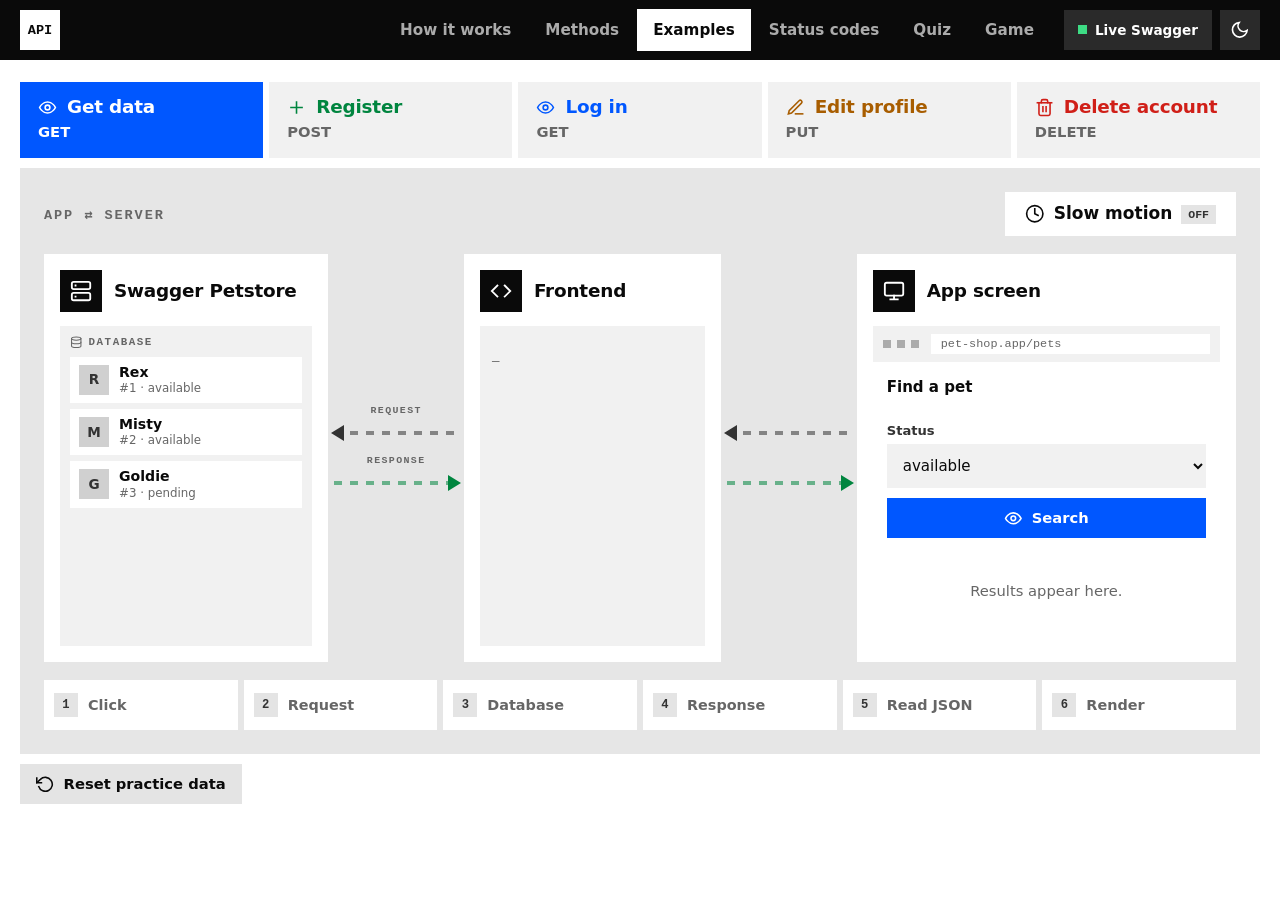
==== commit 3afce8b0: "Stage redesign: high-contrast black/white with vivid method colours, diagram-only pages - Active nod" ====
--- a/examples.html
+++ b/examples.html
@@ -3,9 +3,9 @@
 <head>
   <meta charset="utf-8">
   <meta name="viewport" content="width=device-width, initial-scale=1">
-  <title>Real examples · API Knights</title>
-  <meta name="description" content="Get data, register, log in, edit and delete — five real API flows, animated.">
-  <link rel="icon" href="data:image/svg+xml,%3Csvg xmlns='http://www.w3.org/2000/svg' viewBox='0 0 32 32'%3E%3Crect width='32' height='32' fill='%235a2a27'/%3E%3Ctext x='16' y='21' font-family='monospace' font-weight='700' font-size='11' text-anchor='middle' fill='%23f8f5f1'%3EAPI%3C/text%3E%3C/svg%3E">
+  <title>Examples · API Knights</title>
+  <meta name="description" content="How an API works, animated: request, server, database, response, screen.">
+  <link rel="icon" href="data:image/svg+xml,%3Csvg xmlns='http://www.w3.org/2000/svg' viewBox='0 0 32 32'%3E%3Crect width='32' height='32' fill='%230a0a0a'/%3E%3Ctext x='16' y='21' font-family='monospace' font-weight='700' font-size='11' text-anchor='middle' fill='white'%3EAPI%3C/text%3E%3C/svg%3E">
   <link rel="stylesheet" href="css/styles.css">
   <script>try{var t=JSON.parse(localStorage.getItem('apik.theme'));if(t)document.documentElement.dataset.theme=t}catch(e){}</script>
   <script defer src="js/common.js"></script>
@@ -16,31 +16,10 @@
 </head>
 <body data-page="examples">
 <main id="main" class="wrap">
-
-  <section class="hero hero--sm">
-    <span class="eyebrow">03 — Examples</span>
-    <h1>Everyday <span class="dim">flows</span></h1>
-    <p class="lead">Use the app. Watch the data travel.</p>
-  </section>
-
-  <section class="block" style="padding-top:8px" aria-labelledby="ex-h">
-    <h2 class="sr-only" id="ex-h">Choose an example</h2>
-    <div class="knights auto" role="tablist" aria-label="Choose an example" id="tabs"></div>
-    <div class="card" style="margin-top:8px" id="story" aria-live="polite"></div>
-    <div style="margin-top:8px" id="scheme"></div>
-  </section>
-
-  <section class="block" style="padding-top:8px" aria-labelledby="look-h">
-    <h2 id="look-h" class="sr-only">Inside the messages</h2>
-    <div id="insp"></div>
-    <span class="label">Code</span>
-    <div id="code"></div>
-    <div class="note warn" style="margin-top:18px">
-      <svg class="ico" aria-hidden="true"><use href="#i-lock"></use></svg>
-      <p>Shared public server. Fake data only. Passwords are never sent.</p>
-    </div>
-    <p style="margin-top:14px"><button type="button" class="btn btn--sm" id="reset"><svg class="ico" aria-hidden="true"><use href="#i-replay"></use></svg> Reset practice data</button></p>
-  </section>
+  <h1 class="sr-only">Everyday examples</h1>
+  <div class="tabs" role="tablist" aria-label="Example" id="tabs"></div>
+  <div id="scheme"></div>
+  <p class="controls" style="margin:10px 0 0"><button type="button" class="btn btn--sm" id="reset"><svg class="ico" aria-hidden="true"><use href="#i-replay"></use></svg> Reset practice data</button></p>
 </main>
 </body>
 </html>
--- a/css/styles.css
+++ b/css/styles.css
@@ -1,94 +1,90 @@
 /* ==========================================================================
-   API Knights — flat, sharp, minimal. Made for presenting.
-   No borders, no rounded corners. Colour only where it carries meaning
-   (the four methods and the status-code families). Palette: silver, taupe,
-   mauve bark, terracotta clay, espresso.
+   API Knights — stage edition.
+   Black, white and four loud colours. No borders, no rounded corners.
+   The diagram is the page: the node that holds the data turns solid.
    ========================================================================== */
 
 /* ---------- Tokens ---------- */
-/* Brand palette: silver, taupe, mauve bark, terracotta clay, espresso.
-   Everything below is built from these five. Only the method and status
-   colours step outside, because "delete" must not look like "get". */
 :root {
   color-scheme: light;
-  --silver: #c4bbaf;
-  --taupe: #a5978b;
-  --mauve-bark: #5c4742;
-  --terracotta-clay: #8d5b4c;
-  --espresso: #5a2a27;
-
-  --bg: #ebe6df;
-  --surface: #f8f5f1;
-  --surface-2: #e4ded6;
-  --surface-3: #d6cec4;
-  --ink: #2c1917;
-  --ink-2: var(--mauve-bark);
-  --ink-3: #6f5951;
-  --line: var(--silver);
-  --brand: var(--espresso);
-  --on-brand: #f8f5f1;
-  --accent: var(--terracotta-clay);
-  --accent-ink: #7d4d3f;
-
-  --get: #3f6280;    --get-ink: #3f6280;
-  --post: #4f6b3a;   --post-ink: #4f6b3a;
-  --put: #9a6414;    --put-ink: #8a5a12;
-  --delete: #b0281f; --delete-ink: #b0281f;
-
-  --s0: #6b5a55; --s0-ink: #6b5a55;
-  --s1: #5f6b7a; --s1-ink: #55616f;
-  --s2: #4f6b3a; --s2-ink: #4f6b3a;
-  --s3: #2f6f6a; --s3-ink: #2f6f6a;
-  --s4: #b4521f; --s4-ink: #b4521f;
-  --s5: #a8231f; --s5-ink: #a8231f;
-
-  --shadow: 0 12px 32px rgba(44, 25, 23, .14);
+  --bg: #ffffff;
+  --surface: #f1f1f1;
+  --surface-2: #e4e4e4;
+  --surface-3: #d0d0d0;
+  --stage: #e6e6e6;
+  --node: #ffffff;
+  --panel: #f1f1f1;
+  --panel-2: #ffffff;
+  --ink: #0a0a0a;
+  --ink-2: #333333;
+  --ink-3: #666666;
+  --brand: #0a0a0a;
+  --on-brand: #ffffff;
+  --hdr: #0a0a0a;
+  --hdr-ink: #ffffff;
+  --hdr-on: #ffffff;
+  --hdr-on-ink: #0a0a0a;
+
+  /* the four methods */
+  --get: #0057ff;    --get-ink: #0057ff;
+  --post: #00853f;   --post-ink: #00853f;
+  --put: #ffb800;    --put-ink: #a85d00;
+  --delete: #e5231b; --delete-ink: #d01f18;
+
+  /* status families: 0 = no answer, 1xx … 5xx */
+  --s0: #555555; --s0-ink: #555555;
+  --s1: #5b6b7f; --s1-ink: #4d5c70;
+  --s2: #00853f; --s2-ink: #00853f;
+  --s3: #007f8f; --s3-ink: #007f8f;
+  --s4: #ff6a00; --s4-ink: #c24e00;
+  --s5: #d01f18; --s5-ink: #d01f18;
+
+  --shadow: 0 14px 34px rgba(0, 0, 0, .22);
   --font: "Segoe UI Variable Text", "Segoe UI", system-ui, -apple-system, Roboto, "Helvetica Neue", Arial, sans-serif;
   --mono: ui-monospace, "Cascadia Code", "SF Mono", Consolas, "Liberation Mono", monospace;
 }
 :root[data-theme="dark"] {
   color-scheme: dark;
-  --bg: #1b1211; --surface: #251a18; --surface-2: #30231f; --surface-3: #3f2e29;
-  --ink: #f1ebe4; --ink-2: var(--silver); --ink-3: var(--taupe); --line: var(--mauve-bark);
-  --brand: var(--silver); --on-brand: #231512;
-  --accent: #b3735f; --accent-ink: #d9a08f;
-  --get-ink: #8fb1cf; --post-ink: #9bc27a; --put-ink: #e0a94f; --delete-ink: #f08a7c;
-  --s0-ink: #c4bbaf; --s1-ink: #9fb0c4; --s2-ink: #9bc27a; --s3-ink: #6fc0b8; --s4-ink: #f0a06a; --s5-ink: #f08a7c;
-  --shadow: 0 12px 32px rgba(0, 0, 0, .5);
+  --bg: #0b0b0b; --surface: #1a1a1a; --surface-2: #262626; --surface-3: #363636;
+  --stage: #141414; --node: #1f1f1f; --panel: #2b2b2b; --panel-2: #3a3a3a;
+  --ink: #f4f4f4; --ink-2: #c8c8c8; --ink-3: #9a9a9a; --brand: #f4f4f4; --on-brand: #0b0b0b;
+  --hdr: #1f1f1f; --hdr-ink: #f4f4f4; --hdr-on: #f4f4f4; --hdr-on-ink: #0b0b0b;
+  --get-ink: #6ea1ff; --post-ink: #3ddc84; --put-ink: #ffc933; --delete-ink: #ff7a72;
+  --s0-ink: #bdbdbd; --s1-ink: #a9b8cc; --s2-ink: #3ddc84; --s3-ink: #4fd3e6; --s4-ink: #ff9442; --s5-ink: #ff7a72;
+  --shadow: 0 14px 34px rgba(0, 0, 0, .7);
 }
 @media (prefers-color-scheme: dark) {
   :root:not([data-theme="light"]) {
     color-scheme: dark;
-    --bg: #1b1211; --surface: #251a18; --surface-2: #30231f; --surface-3: #3f2e29;
-    --ink: #f1ebe4; --ink-2: var(--silver); --ink-3: var(--taupe); --line: var(--mauve-bark);
-    --brand: var(--silver); --on-brand: #231512;
-    --accent: #b3735f; --accent-ink: #d9a08f;
-    --get-ink: #8fb1cf; --post-ink: #9bc27a; --put-ink: #e0a94f; --delete-ink: #f08a7c;
-    --s0-ink: #c4bbaf; --s1-ink: #9fb0c4; --s2-ink: #9bc27a; --s3-ink: #6fc0b8; --s4-ink: #f0a06a; --s5-ink: #f08a7c;
-    --shadow: 0 12px 32px rgba(0, 0, 0, .5);
+    --bg: #0b0b0b; --surface: #1a1a1a; --surface-2: #262626; --surface-3: #363636;
+    --stage: #141414; --node: #1f1f1f; --panel: #2b2b2b; --panel-2: #3a3a3a;
+    --ink: #f4f4f4; --ink-2: #c8c8c8; --ink-3: #9a9a9a; --brand: #f4f4f4; --on-brand: #0b0b0b;
+    --hdr: #1f1f1f; --hdr-ink: #f4f4f4; --hdr-on: #f4f4f4; --hdr-on-ink: #0b0b0b;
+    --get-ink: #6ea1ff; --post-ink: #3ddc84; --put-ink: #ffc933; --delete-ink: #ff7a72;
+    --s0-ink: #bdbdbd; --s1-ink: #a9b8cc; --s2-ink: #3ddc84; --s3-ink: #4fd3e6; --s4-ink: #ff9442; --s5-ink: #ff7a72;
+    --shadow: 0 14px 34px rgba(0, 0, 0, .7);
   }
 }
 
-/* Colour hooks: .m-get etc. set --c (fill) and --c-ink (text on a surface) */
-.m-get { --c: var(--get); --c-ink: var(--get-ink); }
-.m-post { --c: var(--post); --c-ink: var(--post-ink); }
-.m-put { --c: var(--put); --c-ink: var(--put-ink); }
-.m-delete { --c: var(--delete); --c-ink: var(--delete-ink); }
-.s0 { --c: var(--s0); --c-ink: var(--s0-ink); }
-.s1 { --c: var(--s1); --c-ink: var(--s1-ink); }
-.s2 { --c: var(--s2); --c-ink: var(--s2-ink); }
-.s3 { --c: var(--s3); --c-ink: var(--s3-ink); }
-.s4 { --c: var(--s4); --c-ink: var(--s4-ink); }
-.s5 { --c: var(--s5); --c-ink: var(--s5-ink); }
+/* Colour hooks: --c = fill, --c-ink = text on a surface, --on-c = text on the fill */
+.m-get { --c: var(--get); --c-ink: var(--get-ink); --on-c: #fff; }
+.m-post { --c: var(--post); --c-ink: var(--post-ink); --on-c: #fff; }
+.m-put { --c: var(--put); --c-ink: var(--put-ink); --on-c: #140d00; }
+.m-delete { --c: var(--delete); --c-ink: var(--delete-ink); --on-c: #fff; }
+.s0 { --c: var(--s0); --c-ink: var(--s0-ink); --on-c: #fff; }
+.s1 { --c: var(--s1); --c-ink: var(--s1-ink); --on-c: #fff; }
+.s2 { --c: var(--s2); --c-ink: var(--s2-ink); --on-c: #fff; }
+.s3 { --c: var(--s3); --c-ink: var(--s3-ink); --on-c: #fff; }
+.s4 { --c: var(--s4); --c-ink: var(--s4-ink); --on-c: #140d00; }
+.s5 { --c: var(--s5); --c-ink: var(--s5-ink); --on-c: #fff; }
 
 /* ---------- Base ---------- */
 *, *::before, *::after { box-sizing: border-box; border-radius: 0; }
 html { scroll-behavior: smooth; -webkit-text-size-adjust: 100%; }
-body { margin: 0; font-family: var(--font); font-size: 17px; line-height: 1.55; color: var(--ink); background: var(--bg); min-height: 100vh; overflow-x: hidden; }
-h1, h2, h3, h4 { line-height: 1.1; margin: 0 0 .5em; letter-spacing: -.03em; }
-h1 { font-size: clamp(2.6rem, 6.4vw, 4.8rem); font-weight: 800; }
-h2 { font-size: clamp(1.7rem, 3.4vw, 2.5rem); font-weight: 800; }
-h3 { font-size: 1.1rem; font-weight: 700; letter-spacing: -.01em; }
+body { margin: 0; font-family: var(--font); font-size: 17px; line-height: 1.5; color: var(--ink); background: var(--bg); min-height: 100vh; overflow-x: hidden; }
+h1, h2, h3 { line-height: 1.1; margin: 0 0 .5em; letter-spacing: -.02em; }
+h2 { font-size: clamp(1.6rem, 3.2vw, 2.4rem); font-weight: 800; }
+h3 { font-size: 1.05rem; font-weight: 700; }
 p { margin: 0 0 1em; }
 a { color: inherit; }
 button, input, select, textarea { font: inherit; color: inherit; }
@@ -97,378 +93,280 @@
 code { font-size: .88em; background: var(--surface-3); padding: .1em .4em; }
 img, svg { max-width: 100%; }
 [hidden] { display: none !important; }
-:focus-visible { outline: 3px solid var(--ink); outline-offset: 2px; }
+:focus-visible { outline: 3px solid var(--c, var(--ink)); outline-offset: 2px; }
 .sr-only { position: absolute; width: 1px; height: 1px; overflow: hidden; clip: rect(0 0 0 0); white-space: nowrap; }
-.wrap { width: 100%; max-width: 1180px; margin: 0 auto; padding: 0 20px; }
+.wrap { width: 100%; max-width: 1320px; margin: 0 auto; padding: 0 20px; }
 .muted { color: var(--ink-3); }
 .mono { font-family: var(--mono); }
-.dim { color: var(--accent-ink); }
 .center { text-align: center; }
 .ico { width: 1.15em; height: 1.15em; flex: none; stroke: currentColor; fill: none; stroke-width: 2; stroke-linecap: square; stroke-linejoin: miter; vertical-align: -.2em; }
 .ico.fill { fill: currentColor; }
 .skip { position: absolute; left: 12px; top: -60px; z-index: 100; background: var(--brand); color: var(--on-brand); padding: 10px 16px; text-decoration: none; }
 .skip:focus { top: 10px; }
+.eyebrow { display: block; font: 700 .8rem var(--mono); letter-spacing: .14em; text-transform: uppercase; color: var(--ink-3); margin-bottom: 14px; }
 
 /* ---------- Header ---------- */
-.site-header { position: sticky; top: 0; z-index: 50; background: var(--surface); }
-.site-header .bar { display: flex; align-items: center; gap: 16px; min-height: 64px; flex-wrap: wrap; padding-top: 8px; padding-bottom: 8px; }
-.brand { display: flex; align-items: center; gap: 12px; text-decoration: none; margin-right: auto; font-weight: 800; letter-spacing: -.02em; }
-.brand-mark { width: 38px; height: 38px; display: grid; place-items: center; background: var(--brand); color: var(--on-brand); font: 800 .8rem var(--mono); letter-spacing: 0; }
+.site-header { position: sticky; top: 0; z-index: 50; background: var(--hdr); color: var(--hdr-ink); }
+.site-header .bar { display: flex; align-items: center; gap: 14px; min-height: 60px; flex-wrap: wrap; padding-top: 8px; padding-bottom: 8px; }
+.brand { display: flex; align-items: center; text-decoration: none; margin-right: auto; }
+.brand-mark { width: 40px; height: 40px; display: grid; place-items: center; background: var(--hdr-on); color: var(--hdr-on-ink); font: 800 .85rem var(--mono); letter-spacing: 0; }
 .nav ol { display: flex; gap: 2px; list-style: none; margin: 0; padding: 0; }
-.nav a { display: flex; align-items: center; gap: 8px; padding: 8px 12px 8px 8px; text-decoration: none; color: var(--ink-3); font-size: .92rem; font-weight: 650; white-space: nowrap; transition: background .2s, color .2s; }
-.nav a:hover { background: var(--surface-2); color: var(--ink); }
-.nav a[aria-current="page"] { background: var(--brand); color: var(--on-brand); }
-.nav .n { width: 22px; height: 22px; display: grid; place-items: center; font: 700 .72rem var(--mono); background: var(--surface-2); color: var(--ink-2); }
-.nav a[aria-current="page"] .n { background: rgba(255, 255, 255, .2); color: inherit; }
-:root[data-theme="dark"] .nav a[aria-current="page"] .n { background: rgba(0, 0, 0, .15); }
-@media (prefers-color-scheme: dark) { :root:not([data-theme="light"]) .nav a[aria-current="page"] .n { background: rgba(0, 0, 0, .15); } }
-.nav a.done .n { background: var(--post); color: #fff; }
+.nav a { display: block; padding: 10px 16px; text-decoration: none; font-weight: 700; font-size: .95rem; white-space: nowrap; opacity: .66; transition: opacity .2s, background .2s, color .2s; }
+.nav a:hover { opacity: 1; background: rgba(127, 127, 127, .28); }
+.nav a[aria-current="page"] { opacity: 1; background: var(--hdr-on); color: var(--hdr-on-ink); }
 .tools { display: flex; align-items: center; gap: 8px; }
-.mode-pill { display: inline-flex; align-items: center; gap: 8px; padding: 9px 14px; background: var(--surface-2); font-size: .82rem; font-weight: 650; color: var(--ink-2); transition: background .2s; }
-.mode-pill:hover { background: var(--surface-3); }
-.mode-pill i { width: 8px; height: 8px; background: var(--post); }
-.mode-pill[data-state="practice"] i { background: var(--put); }
-.mode-pill[data-state="fallback"] i { background: var(--delete); }
-.icon-btn { width: 40px; height: 40px; display: grid; place-items: center; background: var(--surface-2); color: var(--ink-2); transition: background .2s; }
-.icon-btn:hover { background: var(--surface-3); color: var(--ink); }
-@media (max-width: 1120px) {
+.mode-pill { display: inline-flex; align-items: center; gap: 8px; padding: 10px 14px; background: rgba(127, 127, 127, .28); font-size: .85rem; font-weight: 700; transition: background .2s; }
+.mode-pill:hover { background: rgba(127, 127, 127, .45); }
+.mode-pill i { width: 9px; height: 9px; background: #3ddc84; }
+.mode-pill[data-state="practice"] i { background: #ffb800; }
+.mode-pill[data-state="fallback"] i { background: #ff5a50; }
+.icon-btn { width: 40px; height: 40px; display: grid; place-items: center; background: rgba(127, 127, 127, .28); transition: background .2s; }
+.icon-btn:hover { background: rgba(127, 127, 127, .45); }
+@media (max-width: 960px) {
   .nav { order: 3; width: 100%; overflow-x: auto; margin: 0 -20px; padding: 0 20px 6px; scrollbar-width: thin; }
   .nav ol { width: max-content; }
 }
 
 /* ---------- Layout ---------- */
-main { padding-bottom: 24px; }
-.hero { padding: clamp(40px, 7vw, 88px) 0 12px; }
-.hero--sm { padding-top: clamp(30px, 5vw, 56px); }
-.eyebrow { display: block; font: 700 .78rem var(--mono); letter-spacing: .14em; text-transform: uppercase; color: var(--accent-ink); margin-bottom: 18px; }
-.lead { font-size: clamp(1.15rem, 2.2vw, 1.6rem); color: var(--ink-2); max-width: 40rem; line-height: 1.35; }
-.hero-cta { display: flex; gap: 10px; flex-wrap: wrap; margin-top: 26px; }
-.block { padding: clamp(30px, 5vw, 56px) 0; }
-.block-head { margin-bottom: 22px; }
-.block-head p { color: var(--ink-2); margin: 0; max-width: 40rem; }
-.grid { display: grid; gap: 14px; }
-.cols-3 { grid-template-columns: repeat(3, 1fr); }
-@media (max-width: 860px) { .cols-3 { grid-template-columns: 1fr; } }
-
-.card { background: var(--surface); padding: 22px; }
-.card h3 { display: flex; align-items: center; gap: 12px; margin-bottom: 6px; }
-.card p:last-child { margin-bottom: 0; }
-.badge-n { width: 30px; height: 30px; display: grid; place-items: center; background: var(--brand); color: var(--on-brand); font: 700 .85rem var(--mono); }
-.note { display: flex; gap: 12px; align-items: flex-start; padding: 14px 16px; background: color-mix(in srgb, var(--c, var(--ink)) 8%, var(--surface)); box-shadow: inset 4px 0 0 var(--c, var(--ink)); font-size: .95rem; }
+main.wrap { padding-top: 22px; padding-bottom: 40px; }
+.controls { display: flex; align-items: center; gap: 10px; flex-wrap: wrap; margin-bottom: 10px; }
+.controls .hint { color: var(--ink-3); font-weight: 600; margin: 0; }
+.controls .grow { flex: 1; }
+.card { background: var(--surface); padding: 18px; }
+.note { display: flex; gap: 12px; align-items: flex-start; padding: 14px 16px; background: color-mix(in srgb, var(--c, var(--ink)) 12%, var(--bg)); box-shadow: inset 5px 0 0 var(--c, var(--ink)); font-size: .98rem; }
 .note > .ico { margin-top: .22em; color: var(--c-ink, var(--ink)); font-size: 1.15em; }
 .note p { margin: 0; }
-.note.warn { --c: var(--put); --c-ink: var(--put-ink); }
 .note.danger { --c: var(--delete); --c-ink: var(--delete-ink); }
 .note.good { --c: var(--post); --c-ink: var(--post-ink); }
 
-/* ---------- Buttons ---------- */
-.btn { display: inline-flex; align-items: center; justify-content: center; gap: 9px; min-height: 46px; padding: 10px 22px; background: var(--surface-2); color: var(--ink); font-weight: 650; text-decoration: none; transition: background .2s, transform .15s; }
+/* ---------- Buttons + tabs ---------- */
+.btn { display: inline-flex; align-items: center; justify-content: center; gap: 9px; min-height: 48px; padding: 10px 24px; background: var(--surface-2); color: var(--ink); font-weight: 700; text-decoration: none; transition: background .2s, transform .15s; }
 .btn:hover:not(:disabled) { background: var(--surface-3); transform: translateY(-1px); }
 .btn:active:not(:disabled) { transform: none; }
-.btn:disabled { opacity: .5; cursor: not-allowed; }
+.btn:disabled { opacity: .45; cursor: not-allowed; }
 .btn--primary { background: var(--brand); color: var(--on-brand); }
-.btn--primary:hover:not(:disabled) { background: var(--accent); color: var(--on-brand); }
-.btn--method { background: var(--c); color: #fff; }
-.btn--method:hover:not(:disabled) { background: color-mix(in srgb, var(--c) 82%, #000); }
-.btn--danger { --c: var(--delete); background: var(--c); color: #fff; }
-.btn--danger:hover:not(:disabled) { background: color-mix(in srgb, var(--c) 82%, #000); }
-.btn--sm { min-height: 38px; padding: 6px 16px; font-size: .9rem; }
-.btn--lg { min-height: 54px; padding-inline: 30px; font-size: 1.05rem; }
+.btn--primary:hover:not(:disabled) { background: var(--ink-2); }
+.btn--method { background: var(--c); color: var(--on-c, #fff); }
+.btn--method:hover:not(:disabled) { background: color-mix(in srgb, var(--c) 85%, #000); }
+.btn--danger { --c: var(--delete); --on-c: #fff; background: var(--c); color: #fff; }
+.btn--danger:hover:not(:disabled) { background: color-mix(in srgb, var(--c) 85%, #000); }
+.btn--sm { min-height: 40px; padding: 6px 16px; font-size: .92rem; }
+.btn--lg { min-height: 58px; padding-inline: 34px; font-size: 1.12rem; }
 .btn--block { width: 100%; }
 .btn .ico { font-size: 1.1em; }
 
 .seg { display: inline-flex; gap: 2px; background: var(--surface-2); padding: 3px; flex-wrap: wrap; }
-.seg button { padding: 8px 18px; font-weight: 650; color: var(--ink-3); min-height: 40px; transition: background .2s, color .2s; }
+.seg button { padding: 10px 20px; font-weight: 700; color: var(--ink-3); min-height: 44px; transition: background .2s, color .2s; }
 .seg button[aria-pressed="true"] { background: var(--brand); color: var(--on-brand); }
-.switch { display: inline-flex; align-items: center; gap: 10px; font-size: .88rem; font-weight: 600; color: var(--ink-2); cursor: pointer; user-select: none; }
-.switch input { appearance: none; width: 40px; height: 22px; background: var(--surface-3); position: relative; cursor: pointer; margin: 0; flex: none; transition: background .2s; }
-.switch input::after { content: ""; position: absolute; top: 3px; left: 3px; width: 16px; height: 16px; background: var(--ink-3); transition: transform .2s, background .2s; }
+.switch { display: inline-flex; align-items: center; gap: 10px; font-size: .92rem; font-weight: 600; color: var(--ink-2); cursor: pointer; user-select: none; }
+.switch input { appearance: none; width: 42px; height: 24px; background: var(--surface-3); position: relative; cursor: pointer; margin: 0; flex: none; transition: background .2s; }
+.switch input::after { content: ""; position: absolute; top: 3px; left: 3px; width: 18px; height: 18px; background: var(--ink-3); transition: transform .2s, background .2s; }
 .switch input:checked { background: var(--brand); }
 .switch input:checked::after { transform: translateX(18px); background: var(--on-brand); }
 
+.tabs { display: grid; grid-template-columns: repeat(auto-fit, minmax(150px, 1fr)); gap: 6px; margin-bottom: 10px; }
+.tab { display: flex; flex-direction: column; align-items: flex-start; justify-content: center; gap: 3px; padding: 14px 18px; min-height: 76px; text-align: left; background: var(--surface); transition: background .2s, color .2s, transform .15s; }
+.tab:hover { background: var(--surface-2); transform: translateY(-2px); }
+.tab .nm { display: flex; align-items: center; gap: 10px; font: 800 1.45rem/1.1 var(--mono); color: var(--c-ink); transition: color .2s; }
+.tab .nm .ico { font-size: .9em; }
+.tab .rl { font-size: .92rem; font-weight: 600; color: var(--ink-3); transition: color .2s; }
+.tab--text .nm { font-family: var(--font); font-size: 1.15rem; letter-spacing: -.01em; }
+.tab[aria-selected="true"] { background: var(--c); color: var(--on-c, #fff); }
+.tab[aria-selected="true"] .nm, .tab[aria-selected="true"] .rl { color: inherit; }
+
 /* ---------- Badges ---------- */
-.mbadge { display: inline-block; font: 800 .72rem/1 var(--mono); color: #fff; background: var(--c); padding: 6px 9px; min-width: 3.6em; text-align: center; }
-.spill { display: inline-flex; align-items: center; gap: 7px; font-weight: 750; font-size: .86rem; padding: 4px 11px; color: var(--c-ink); background: color-mix(in srgb, var(--c) 14%, var(--surface)); white-space: nowrap; }
-.spill::before { content: ""; width: 7px; height: 7px; background: var(--c); }
-.src { font-size: .74rem; font-weight: 700; padding: 4px 10px; background: var(--surface-3); color: var(--ink-2); }
+.mbadge { display: inline-block; font: 800 .74rem/1 var(--mono); color: var(--on-c, #fff); background: var(--c); padding: 6px 9px; min-width: 3.6em; text-align: center; }
+.spill { display: inline-flex; align-items: center; gap: 7px; font-weight: 800; font-size: .86rem; padding: 4px 11px; color: var(--c-ink); background: color-mix(in srgb, var(--c) 16%, var(--bg)); white-space: nowrap; }
+.spill::before { content: ""; width: 8px; height: 8px; background: var(--c); }
+.src { display: inline-block; font-size: .76rem; font-weight: 800; padding: 4px 10px; background: var(--surface-3); color: var(--ink-2); letter-spacing: .03em; text-transform: uppercase; }
 .src.live { color: var(--post-ink); }
 .src.practice { color: var(--put-ink); }
 .tile { display: grid; place-items: center; background: var(--surface-3); color: var(--ink-2); font-weight: 800; flex: none; }
 
 /* ---------- The scheme ---------- */
-.scheme { --lane: 34px; background: var(--surface); padding: 26px; position: relative; }
+.scheme { --lane: 38px; background: var(--stage); padding: 24px; position: relative; }
 .scheme-bar { display: flex; align-items: center; justify-content: space-between; gap: 14px; flex-wrap: wrap; margin-bottom: 18px; }
-.scheme-bar h3 { margin: 0; font-size: .82rem; font-family: var(--mono); letter-spacing: .1em; text-transform: uppercase; color: var(--ink-3); }
-.legend { display: flex; gap: 18px; font-size: .78rem; color: var(--ink-3); font-weight: 600; }
-.legend span { display: inline-flex; align-items: center; gap: 8px; }
-.legend i { width: 22px; height: 3px; background: var(--ink-2); }
-.legend .res i { background: var(--post); }
-.scheme-grid { display: grid; grid-template-columns: minmax(200px, 1.05fr) minmax(96px, .55fr) minmax(180px, .9fr) minmax(80px, .42fr) minmax(250px, 1.5fr); align-items: stretch; }
-
-.node { background: var(--surface-2); padding: 14px; display: flex; flex-direction: column; gap: 12px; min-height: 270px; min-width: 0; transition: opacity .4s, transform .4s, box-shadow .4s, background .4s; }
-.scheme[data-busy="true"] .node:not(.is-active) { opacity: .5; }
-.node.is-active { background: var(--surface); box-shadow: var(--shadow); transform: translateY(-4px); }
-.node-head { display: flex; align-items: center; gap: 10px; }
-.node-ico { width: 38px; height: 38px; display: grid; place-items: center; background: var(--brand); color: var(--on-brand); flex: none; font-size: 1.1rem; }
-.node-head b { display: block; line-height: 1.15; font-size: .98rem; }
-.node-head small { display: block; color: var(--ink-3); font-size: .78rem; line-height: 1.25; }
-.node-note { margin: 0; font-size: .8rem; color: var(--ink-3); min-height: 1.4em; font-family: var(--mono); }
-.node-note.busy::after { content: ""; display: inline-block; width: 1.5em; text-align: left; animation: dots 1.2s steps(4, end) infinite; }
-@keyframes dots { 0% { content: ""; } 25% { content: "."; } 50% { content: ".."; } 75%, 100% { content: "..."; } }
-
-.db { flex: 1; background: var(--surface); padding: 10px; display: flex; flex-direction: column; gap: 6px; }
-.db-title { font: 700 .66rem var(--mono); letter-spacing: .12em; text-transform: uppercase; color: var(--ink-3); display: flex; align-items: center; gap: 6px; padding-bottom: 2px; }
+.scheme-bar h3 { margin: 0; font: 800 .85rem var(--mono); letter-spacing: .14em; text-transform: uppercase; color: var(--ink-3); }
+.slowmo { display: inline-flex; align-items: center; gap: 9px; min-height: 44px; padding: 0 20px; background: var(--node); color: var(--ink); font-weight: 800; transition: background .2s, color .2s; }
+.slowmo:hover { background: var(--surface-3); }
+.slowmo[aria-pressed="true"] { background: var(--ink); color: var(--bg); }
+.scheme-grid { display: grid; grid-template-columns: minmax(210px, 1.05fr) minmax(90px, .5fr) minmax(190px, .95fr) minmax(90px, .5fr) minmax(250px, 1.4fr); align-items: stretch; }
+
+.node { background: var(--node); color: var(--ink); padding: 16px; display: flex; flex-direction: column; gap: 14px; min-height: 300px; min-width: 0; transition: opacity .35s, transform .35s, box-shadow .35s, background .3s, color .3s; }
+.scheme[data-busy="true"] .node:not(.is-active) { opacity: .42; }
+.node.is-active { background: var(--ink); color: var(--bg); box-shadow: var(--shadow); transform: translateY(-5px); }
+.node-head { display: flex; align-items: center; gap: 12px; }
+.node-ico { width: 42px; height: 42px; display: grid; place-items: center; background: var(--ink); color: var(--bg); flex: none; font-size: 1.2rem; transition: background .3s, color .3s; }
+.node.is-active .node-ico { background: var(--bg); color: var(--ink); }
+.node-head b { font-size: 1.15rem; line-height: 1.15; letter-spacing: -.01em; }
+
+.db { flex: 1; background: var(--panel); color: var(--ink); padding: 10px; display: flex; flex-direction: column; gap: 6px; }
+.db-title { font: 800 .68rem var(--mono); letter-spacing: .14em; text-transform: uppercase; color: var(--ink-3); display: flex; align-items: center; gap: 6px; padding-bottom: 2px; }
 .db-rows { display: flex; flex-direction: column; gap: 6px; }
-.db-row { display: flex; align-items: center; gap: 10px; padding: 6px 8px; background: var(--surface-2); font-size: .84rem; line-height: 1.25; transition: background .3s, box-shadow .3s; overflow: hidden; }
-.db-row .tile { width: 28px; height: 28px; font-size: .8rem; }
-.db-row b { display: block; font-weight: 650; overflow: hidden; text-overflow: ellipsis; white-space: nowrap; }
-.db-row small { color: var(--ink-3); display: block; font-size: .72rem; }
+.db-row { display: flex; align-items: center; gap: 10px; padding: 7px 9px; background: var(--panel-2); font-size: .88rem; line-height: 1.25; transition: background .3s, box-shadow .3s; overflow: hidden; }
+.db-row .tile { width: 30px; height: 30px; font-size: .85rem; }
+.db-row b { display: block; font-weight: 700; overflow: hidden; text-overflow: ellipsis; white-space: nowrap; }
+.db-row small { color: var(--ink-3); display: block; font-size: .74rem; }
 .db-row > span:last-child { min-width: 0; }
-.db-row.is-read { background: color-mix(in srgb, var(--get) 12%, var(--surface)); box-shadow: inset 4px 0 0 var(--get); }
-.db-row.is-new { background: color-mix(in srgb, var(--post) 12%, var(--surface)); box-shadow: inset 4px 0 0 var(--post); animation: row-in .5s cubic-bezier(.2, .8, .2, 1); }
-.db-row.is-update { background: color-mix(in srgb, var(--put) 13%, var(--surface)); box-shadow: inset 4px 0 0 var(--put); animation: flash .7s ease; }
-.db-row.is-gone { background: color-mix(in srgb, var(--delete) 12%, var(--surface)); box-shadow: inset 4px 0 0 var(--delete); animation: row-out .6s .15s ease forwards; }
+.db-row.is-read { background: color-mix(in srgb, var(--get) 18%, var(--panel-2)); box-shadow: inset 5px 0 0 var(--get); }
+.db-row.is-new { background: color-mix(in srgb, var(--post) 18%, var(--panel-2)); box-shadow: inset 5px 0 0 var(--post); animation: row-in .5s cubic-bezier(.2, .8, .2, 1); }
+.db-row.is-update { background: color-mix(in srgb, var(--put) 28%, var(--panel-2)); box-shadow: inset 5px 0 0 var(--put); animation: flash .7s ease; }
+.db-row.is-gone { background: color-mix(in srgb, var(--delete) 18%, var(--panel-2)); box-shadow: inset 5px 0 0 var(--delete); animation: row-out .6s .15s ease forwards; }
 @keyframes row-in { from { opacity: 0; transform: translateY(-12px); max-height: 0; } to { opacity: 1; transform: none; max-height: 60px; } }
 @keyframes row-out { to { opacity: 0; transform: translateX(28px); max-height: 0; padding-top: 0; padding-bottom: 0; margin-top: -6px; } }
 @keyframes flash { 30% { transform: scale(1.03); } }
 
-.mini-json { margin: 0; flex: 1; min-height: 120px; max-height: 190px; overflow: hidden; font-size: .72rem; line-height: 1.5; background: var(--surface); padding: 10px 12px; color: var(--ink-2); white-space: pre-wrap; word-break: break-word; }
-.mini-json:empty::before { content: "—"; color: var(--ink-3); }
-.mini-json.fresh { animation: pop .5s ease; }
-@keyframes pop { from { background: color-mix(in srgb, var(--post) 20%, var(--surface)); } }
-
-.link { display: flex; flex-direction: column; justify-content: center; gap: 6px; padding: 0 4px; position: relative; min-width: 0; }
-.link-tag { align-self: center; font: 800 .68rem var(--mono); letter-spacing: .12em; text-transform: uppercase; color: var(--ink-3); margin-bottom: 4px; white-space: nowrap; }
+.hand { flex: 1; display: flex; flex-direction: column; background: var(--panel); color: var(--ink); min-height: 150px; }
+.hand-tag { font: 800 .7rem var(--mono); letter-spacing: .14em; text-transform: uppercase; padding: 10px 12px 0; color: var(--ink-3); min-height: 1.9em; }
+.hand pre { margin: 0; padding: 6px 12px 12px; flex: 1; max-height: 240px; overflow: hidden; font-size: .78rem; line-height: 1.5; white-space: pre-wrap; word-break: break-word; }
+.hand pre:empty::before { content: "—"; color: var(--ink-3); }
+.hand.fresh { animation: pop .5s ease; }
+@keyframes pop { from { background: color-mix(in srgb, var(--post) 30%, var(--panel)); } }
+
+.link { display: flex; flex-direction: column; justify-content: center; gap: 12px; padding: 0 6px; position: relative; min-width: 0; }
 .lane { position: relative; height: var(--lane); flex: none; --lc: var(--ink-2); }
-.lane[data-dir="toScreen"] { --lc: var(--post); }
-.lane::before { content: ""; position: absolute; left: 0; right: 0; top: 50%; height: 3px; margin-top: -1.5px; opacity: .6; background: repeating-linear-gradient(90deg, var(--lc) 0 7px, transparent 7px 14px); background-size: 14px 3px; animation: flow-r 1.3s linear infinite; }
+.lane[data-dir="toScreen"] { --lc: var(--post-ink); }
+.lane::before { content: ""; position: absolute; left: 0; right: 0; top: 50%; height: 4px; margin-top: -2px; opacity: .55; background: repeating-linear-gradient(90deg, var(--lc) 0 8px, transparent 8px 16px); background-size: 16px 4px; animation: flow-r 1.3s linear infinite; }
 .lane[data-dir="toServer"]::before { animation-name: flow-l; }
 .lane::after { content: ""; position: absolute; top: 50%; width: 0; height: 0; transform: translateY(-50%); }
-.lane[data-dir="toScreen"]::after { right: -3px; border-left: 11px solid var(--lc); border-top: 7px solid transparent; border-bottom: 7px solid transparent; }
-.lane[data-dir="toServer"]::after { left: -3px; border-right: 11px solid var(--lc); border-top: 7px solid transparent; border-bottom: 7px solid transparent; }
-.lane-name { position: absolute; top: -5px; left: 50%; transform: translateX(-50%); font: 700 .6rem var(--mono); letter-spacing: .12em; text-transform: uppercase; color: var(--ink-3); background: var(--surface); padding: 0 5px; z-index: 1; }
-@keyframes flow-r { to { background-position: 14px 0; } }
-@keyframes flow-l { to { background-position: -14px 0; } }
+.lane[data-dir="toScreen"]::after { right: -3px; border-left: 13px solid var(--lc); border-top: 8px solid transparent; border-bottom: 8px solid transparent; }
+.lane[data-dir="toServer"]::after { left: -3px; border-right: 13px solid var(--lc); border-top: 8px solid transparent; border-bottom: 8px solid transparent; }
+.lane-name { position: absolute; top: -9px; left: 50%; transform: translateX(-50%); font: 800 .62rem var(--mono); letter-spacing: .14em; text-transform: uppercase; color: var(--ink-3); background: var(--stage); padding: 0 5px; z-index: 1; }
+@keyframes flow-r { to { background-position: 16px 0; } }
+@keyframes flow-l { to { background-position: -16px 0; } }
 .scheme[data-busy="true"] .lane::before { opacity: 1; }
 
-.packet { position: absolute; z-index: 6; white-space: nowrap; font: 700 .76rem/1 var(--mono); padding: 9px 12px; color: #fff; background: var(--ink); box-shadow: 0 8px 22px rgba(0, 0, 0, .25); display: flex; align-items: center; gap: 7px; pointer-events: none; will-change: transform, opacity; max-width: 220px; }
-.packet[data-tone="get"] { background: var(--get); }
-.packet[data-tone="post"] { background: var(--post); }
-.packet[data-tone="put"] { background: var(--put); }
-.packet[data-tone="delete"] { background: var(--delete); }
-.packet[data-tone="neutral"] { background: var(--ink); color: var(--bg); }
-.packet[data-tone="s0"] { background: var(--s0); }
-.packet[data-tone="s1"] { background: var(--s1); }
-.packet[data-tone="s2"] { background: var(--s2); }
-.packet[data-tone="s3"] { background: var(--s3); }
-.packet[data-tone="s4"] { background: var(--s4); }
-.packet[data-tone="s5"] { background: var(--s5); }
-
-.browser { flex: 1; background: var(--surface); display: flex; flex-direction: column; min-height: 0; }
-.browser-bar { display: flex; align-items: center; gap: 6px; padding: 8px 10px; background: var(--surface-3); }
+.packet { position: absolute; z-index: 6; white-space: nowrap; font: 800 .86rem/1 var(--mono); padding: 10px 14px; background: var(--c, var(--ink)); color: var(--on-c, var(--bg)); box-shadow: 0 8px 22px rgba(0, 0, 0, .3); display: flex; align-items: center; gap: 7px; pointer-events: none; will-change: transform, opacity; max-width: 240px; }
+.packet[data-tone="get"] { --c: var(--get); --on-c: #fff; }
+.packet[data-tone="post"] { --c: var(--post); --on-c: #fff; }
+.packet[data-tone="put"] { --c: var(--put); --on-c: #140d00; }
+.packet[data-tone="delete"] { --c: var(--delete); --on-c: #fff; }
+.packet[data-tone="neutral"] { --c: var(--ink); --on-c: var(--bg); }
+.packet[data-tone="s0"] { --c: var(--s0); --on-c: #fff; }
+.packet[data-tone="s1"] { --c: var(--s1); --on-c: #fff; }
+.packet[data-tone="s2"] { --c: var(--s2); --on-c: #fff; }
+.packet[data-tone="s3"] { --c: var(--s3); --on-c: #fff; }
+.packet[data-tone="s4"] { --c: var(--s4); --on-c: #140d00; }
+.packet[data-tone="s5"] { --c: var(--s5); --on-c: #fff; }
+
+.browser { flex: 1; background: var(--panel-2); color: var(--ink); display: flex; flex-direction: column; min-height: 0; }
+.browser-bar { display: flex; align-items: center; gap: 6px; padding: 8px 10px; background: var(--panel); }
 .browser-bar .d { width: 8px; height: 8px; background: var(--ink-3); opacity: .5; flex: none; }
-.browser-url { flex: 1; min-width: 0; margin-left: 6px; font: .72rem var(--mono); background: var(--surface); padding: 3px 10px; color: var(--ink-3); overflow: hidden; text-overflow: ellipsis; white-space: nowrap; }
-.screen { padding: 14px; flex: 1; overflow: auto; min-height: 170px; max-height: 360px; font-size: .92rem; }
-
-.steps { display: grid; grid-template-columns: repeat(6, 1fr); gap: 6px; margin: 20px 0 0; padding: 0; list-style: none; counter-reset: st; }
-.steps li { position: relative; padding: 11px 10px 11px 40px; background: var(--surface-2); color: var(--ink-3); font-size: .82rem; font-weight: 650; line-height: 1.25; counter-increment: st; transition: background .3s, color .3s; min-height: 46px; display: flex; align-items: center; }
-.steps li::before { content: counter(st); position: absolute; left: 10px; top: 50%; transform: translateY(-50%); width: 22px; height: 22px; display: grid; place-items: center; font: 700 .72rem var(--mono); background: var(--surface-3); color: var(--ink-2); transition: background .3s, color .3s; }
-.steps li.is-active { background: var(--brand); color: var(--on-brand); }
-.steps li.is-active::before { background: var(--on-brand); color: var(--brand); }
-.steps li.is-done { color: var(--ink-2); }
+.browser-url { flex: 1; min-width: 0; margin-left: 6px; font: .74rem var(--mono); background: var(--panel-2); padding: 3px 10px; color: var(--ink-3); overflow: hidden; text-overflow: ellipsis; white-space: nowrap; }
+.screen { padding: 14px; flex: 1; overflow: auto; min-height: 180px; max-height: 380px; font-size: .94rem; }
+
+.steps { display: grid; grid-template-columns: repeat(6, 1fr); gap: 6px; margin: 18px 0 0; padding: 0; list-style: none; counter-reset: st; }
+.steps li { position: relative; padding: 12px 10px 12px 44px; background: var(--node); color: var(--ink-3); font-size: .9rem; font-weight: 700; line-height: 1.2; counter-increment: st; transition: background .3s, color .3s; min-height: 50px; display: flex; align-items: center; }
+.steps li::before { content: counter(st); position: absolute; left: 10px; top: 50%; transform: translateY(-50%); width: 24px; height: 24px; display: grid; place-items: center; font: 800 .76rem var(--mono); background: var(--surface-2); color: var(--ink-2); transition: background .3s, color .3s; }
+.steps li.is-active { background: var(--ink); color: var(--bg); }
+.steps li.is-active::before { background: var(--bg); color: var(--ink); }
+.steps li.is-done { color: var(--ink); }
 .steps li.is-done::before { content: "✓"; background: var(--post); color: #fff; }
-.caption { margin: 12px 0 0; padding: 12px 16px; background: var(--surface-2); box-shadow: inset 4px 0 0 var(--accent); color: var(--ink-2); font-weight: 600; min-height: 3em; }
 
 @media (max-width: 1100px) and (min-width: 900px) { .steps { grid-template-columns: repeat(3, 1fr); } }
 @media (max-width: 899px) {
-  .scheme { padding: 16px; }
+  .scheme { padding: 14px; }
   .steps { grid-template-columns: repeat(2, 1fr); }
   .scheme-grid { grid-template-columns: 1fr; }
   .node { min-height: 0; }
   .link { flex-direction: row; justify-content: center; align-items: stretch; gap: min(30vw, 150px); padding: 6px 0; }
-  .link-tag { position: absolute; left: 50%; top: 50%; transform: translate(-50%, -50%); margin: 0; z-index: 2; background: var(--surface); padding: 2px 8px; }
   .lane { width: var(--lane); height: 74px; }
-  .lane::before { left: 50%; right: auto; top: 0; bottom: 0; width: 3px; height: auto; margin: 0 0 0 -1.5px; background: repeating-linear-gradient(180deg, var(--lc) 0 7px, transparent 7px 14px); background-size: 3px 14px; animation-name: flow-d; }
+  .lane::before { left: 50%; right: auto; top: 0; bottom: 0; width: 4px; height: auto; margin: 0 0 0 -2px; background: repeating-linear-gradient(180deg, var(--lc) 0 8px, transparent 8px 16px); background-size: 4px 16px; animation-name: flow-d; }
   .lane[data-dir="toServer"]::before { animation-name: flow-u; }
   .lane::after { left: 50% !important; right: auto !important; top: auto; transform: translateX(-50%); border: 0; }
-  .lane[data-dir="toScreen"]::after { bottom: -3px; border-top: 11px solid var(--lc); border-left: 7px solid transparent; border-right: 7px solid transparent; border-bottom: 0; }
-  .lane[data-dir="toServer"]::after { top: -3px; bottom: auto; border-bottom: 11px solid var(--lc); border-left: 7px solid transparent; border-right: 7px solid transparent; border-top: 0; }
+  .lane[data-dir="toScreen"]::after { bottom: -3px; border-top: 13px solid var(--lc); border-left: 8px solid transparent; border-right: 8px solid transparent; border-bottom: 0; }
+  .lane[data-dir="toServer"]::after { top: -3px; bottom: auto; border-bottom: 13px solid var(--lc); border-left: 8px solid transparent; border-right: 8px solid transparent; border-top: 0; }
   .lane-name { display: none; }
-  .mini-json { min-height: 70px; max-height: 120px; }
+  .hand { min-height: 90px; }
+  .hand pre { max-height: 140px; }
   .screen { max-height: none; }
-  @keyframes flow-d { to { background-position: 0 14px; } }
-  @keyframes flow-u { to { background-position: 0 -14px; } }
-}
-
-/* ---------- Inspector + code ---------- */
-.insp { display: grid; grid-template-columns: 1fr 1fr; gap: 14px; }
-@media (max-width: 860px) { .insp { grid-template-columns: 1fr; } }
-.insp-col { background: var(--surface); padding: 18px; min-width: 0; }
-.insp-h { font: 700 .78rem var(--mono); letter-spacing: .1em; text-transform: uppercase; color: var(--ink-3); margin: 0 0 12px; }
-.insp-meta { display: flex; align-items: center; gap: 10px; flex-wrap: wrap; margin-bottom: 10px; min-height: 30px; }
-.code { margin: 0; padding: 14px 16px; background: var(--surface-2); font-size: .8rem; line-height: 1.6; overflow: auto; white-space: pre-wrap; word-break: break-word; color: var(--ink); max-height: 330px; }
-.code:empty::before { content: "—"; color: var(--ink-3); }
+  @keyframes flow-d { to { background-position: 0 16px; } }
+  @keyframes flow-u { to { background-position: 0 -16px; } }
+}
+
+/* ---------- Code colours (the frontend's request and response) ---------- */
 .j-key { color: var(--get-ink); }
 .j-str { color: var(--post-ink); }
 .j-num { color: var(--put-ink); }
 .j-kw { color: var(--delete-ink); font-weight: 700; }
 .j-cm { color: var(--ink-3); font-style: italic; }
-.j-fn { color: var(--get-ink); font-weight: 700; }
 .tok-method { font-weight: 800; color: var(--c-ink); }
-.tok-h { color: var(--ink-3); }
-.codebox { position: relative; }
-.codebox .copy { position: absolute; top: 8px; right: 8px; background: var(--surface); }
-.codebox .code { padding-right: 96px; }
-.label { font: 700 .78rem var(--mono); letter-spacing: .1em; text-transform: uppercase; color: var(--ink-3); margin: 18px 0 8px; display: block; }
 
 /* ---------- The little app on the screen ---------- */
-.app-head { display: flex; align-items: center; justify-content: space-between; gap: 8px; font-weight: 800; margin-bottom: 12px; letter-spacing: -.01em; }
+.app-head { display: flex; align-items: center; justify-content: space-between; gap: 8px; font-weight: 800; margin-bottom: 12px; }
 .app-head small { color: var(--ink-3); font-weight: 600; }
-.banner { display: flex; gap: 10px; align-items: flex-start; padding: 10px 12px; margin-bottom: 12px; font-size: .86rem; line-height: 1.35; background: color-mix(in srgb, var(--c) 11%, var(--surface)); box-shadow: inset 4px 0 0 var(--c); animation: slide-down .35s ease; }
+.banner { display: flex; gap: 10px; align-items: flex-start; padding: 10px 12px; margin-bottom: 12px; font-size: .9rem; line-height: 1.35; background: color-mix(in srgb, var(--c) 14%, var(--panel-2)); box-shadow: inset 5px 0 0 var(--c); animation: slide-down .35s ease; }
 .banner b { color: var(--c-ink); }
 @keyframes slide-down { from { opacity: 0; transform: translateY(-8px); } }
 .pets { display: grid; grid-template-columns: repeat(auto-fill, minmax(112px, 1fr)); gap: 8px; }
-.pet { position: relative; text-align: center; padding: 14px 8px 10px; background: var(--surface-2); animation: pet-in .45s cubic-bezier(.2, .8, .2, 1) backwards; transition: background .3s, box-shadow .3s; min-width: 0; }
+.pet { position: relative; text-align: center; padding: 14px 8px 10px; background: var(--surface); animation: pet-in .45s cubic-bezier(.2, .8, .2, 1) backwards; transition: background .3s, box-shadow .3s; min-width: 0; }
 .pet.still { animation: none; }
-.pet .tile { width: 44px; height: 44px; margin: 0 auto 8px; font-size: 1.3rem; background: var(--surface); }
-.pet b { display: block; font-size: .86rem; overflow: hidden; text-overflow: ellipsis; white-space: nowrap; }
-.pet small { display: block; color: var(--ink-3); font-size: .7rem; }
-.pet .st { display: inline-block; margin-top: 6px; font-size: .68rem; font-weight: 800; padding: 2px 8px; background: color-mix(in srgb, var(--c) 16%, var(--surface)); color: var(--c-ink); }
+.pet .tile { width: 44px; height: 44px; margin: 0 auto 8px; font-size: 1.3rem; background: var(--panel-2); }
+.pet b { display: block; font-size: .9rem; overflow: hidden; text-overflow: ellipsis; white-space: nowrap; }
+.pet small { display: block; color: var(--ink-3); font-size: .72rem; }
+.pet .st { display: inline-block; margin-top: 6px; font-size: .7rem; font-weight: 800; padding: 2px 8px; background: color-mix(in srgb, var(--c) 18%, var(--bg)); color: var(--c-ink); }
 .pet s { color: var(--ink-3); font-weight: 500; }
-.pet.is-new { background: color-mix(in srgb, var(--post) 12%, var(--surface)); box-shadow: inset 0 4px 0 var(--post); }
-.pet.is-update { background: color-mix(in srgb, var(--put) 13%, var(--surface)); box-shadow: inset 0 4px 0 var(--put); animation: flash .8s ease; }
-.pet.is-gone { background: color-mix(in srgb, var(--delete) 12%, var(--surface)); box-shadow: inset 0 4px 0 var(--delete); animation: poof .65s ease forwards; }
-.pet .tag { position: absolute; top: 0; right: 0; font: 800 .6rem var(--mono); letter-spacing: .06em; background: var(--c); color: #fff; padding: 3px 7px; }
+.pet.is-new { background: color-mix(in srgb, var(--post) 18%, var(--surface)); box-shadow: inset 0 5px 0 var(--post); }
+.pet.is-update { background: color-mix(in srgb, var(--put) 28%, var(--surface)); box-shadow: inset 0 5px 0 var(--put); animation: flash .8s ease; }
+.pet.is-gone { background: color-mix(in srgb, var(--delete) 18%, var(--surface)); box-shadow: inset 0 5px 0 var(--delete); animation: poof .65s ease forwards; }
+.pet .tag { position: absolute; top: 0; right: 0; font: 800 .62rem var(--mono); letter-spacing: .06em; background: var(--c); color: var(--on-c, #fff); padding: 3px 7px; }
 @keyframes pet-in { from { opacity: 0; transform: translateY(12px); } }
 @keyframes poof { 60% { transform: scale(.92); opacity: .5; } to { transform: scale(.6); opacity: 0; } }
-.empty { text-align: center; color: var(--ink-3); padding: 30px 8px; font-size: .9rem; }
-.empty .ico { display: block; margin: 0 auto 8px; font-size: 1.8rem; }
+.empty { text-align: center; color: var(--ink-3); padding: 30px 8px; font-size: .92rem; }
 
 .form { display: grid; gap: 10px; }
 .field { display: grid; gap: 4px; }
-.field label { font-weight: 650; font-size: .8rem; color: var(--ink-2); }
-.field input, .field select { width: 100%; min-height: 42px; padding: 8px 12px; border: 0; background: var(--surface-2); color: var(--ink); }
-.field input:focus, .field select:focus { outline: 2px solid var(--ink); outline-offset: 0; }
-.field small { color: var(--ink-3); font-size: .74rem; line-height: 1.3; }
-.check { display: flex; gap: 8px; align-items: center; font-size: .82rem; color: var(--ink-2); }
-.result-card { text-align: center; padding: 18px 10px; background: color-mix(in srgb, var(--c, var(--post)) 11%, var(--surface)); box-shadow: inset 0 4px 0 var(--c, var(--post)); animation: pet-in .45s ease; }
+.field label { font-weight: 700; font-size: .82rem; color: var(--ink-2); }
+.field input, .field select { width: 100%; min-height: 44px; padding: 8px 12px; border: 0; background: var(--surface); color: var(--ink); }
+.field input:focus, .field select:focus { outline: 3px solid var(--ink); outline-offset: 0; }
+.field small { color: var(--ink-3); font-size: .76rem; line-height: 1.3; }
+.check { display: flex; gap: 8px; align-items: center; font-size: .86rem; color: var(--ink-2); }
+.result-card { text-align: center; padding: 18px 10px; background: color-mix(in srgb, var(--c, var(--post)) 14%, var(--panel-2)); box-shadow: inset 0 5px 0 var(--c, var(--post)); animation: pet-in .45s ease; }
 .result-card .ico { display: block; margin: 0 auto 8px; font-size: 2rem; color: var(--c-ink, var(--post-ink)); }
 .result-card b { display: block; }
 .result-card small { color: var(--ink-3); }
 .row-list { display: grid; gap: 6px; }
-.row-list .r { display: flex; align-items: center; gap: 10px; padding: 8px 10px; background: var(--surface-2); animation: pet-in .4s ease backwards; }
-.row-list .tile { width: 30px; height: 30px; font-size: .85rem; background: var(--surface); }
+.row-list .r { display: flex; align-items: center; gap: 10px; padding: 8px 10px; background: var(--surface); animation: pet-in .4s ease backwards; }
+.row-list .tile { width: 32px; height: 32px; font-size: .9rem; background: var(--panel-2); }
 .row-list b { flex: 1; min-width: 0; overflow: hidden; text-overflow: ellipsis; white-space: nowrap; }
 .status-screen { text-align: center; padding: 16px 6px; animation: pet-in .45s ease; }
-.status-screen .big { font: 800 3.4rem/1 var(--mono); color: var(--c-ink); letter-spacing: -.05em; }
-.status-screen h4 { margin: 8px 0 4px; font-size: 1.05rem; }
-.status-screen p { margin: 0; color: var(--ink-2); font-size: .85rem; }
-.confirm { display: grid; gap: 8px; padding: 12px; background: color-mix(in srgb, var(--delete) 9%, var(--surface)); box-shadow: inset 4px 0 0 var(--delete); }
+.status-screen .big { font: 800 4rem/1 var(--mono); color: var(--c-ink); letter-spacing: -.05em; }
+.status-screen h4 { margin: 8px 0 4px; font-size: 1.15rem; }
+.status-screen p { margin: 0; color: var(--ink-2); font-size: .9rem; }
+.confirm { display: grid; gap: 8px; padding: 12px; background: color-mix(in srgb, var(--delete) 12%, var(--panel-2)); box-shadow: inset 5px 0 0 var(--delete); }
 .confirm .btns { display: flex; gap: 8px; }
 
-/* ---------- Knights (tabs) ---------- */
-.knights { display: grid; grid-template-columns: repeat(4, 1fr); gap: 8px; }
-.knights.auto { grid-template-columns: repeat(auto-fit, minmax(190px, 1fr)); }
-@media (max-width: 860px) { .knights { grid-template-columns: repeat(2, 1fr); } }
-.knight { text-align: left; display: flex; gap: 14px; align-items: center; padding: 18px; background: var(--surface); transition: background .25s, color .25s, transform .2s; }
-.knight:hover { transform: translateY(-3px); }
-.knight .nm { display: block; font: 800 1.35rem/1.1 var(--mono); color: var(--c-ink); transition: color .25s; }
-.knight .rl { display: block; font-size: .84rem; color: var(--ink-3); line-height: 1.25; margin-top: 3px; transition: color .25s; }
-.knight[aria-selected="true"] { background: var(--c); color: #fff; }
-.knight[aria-selected="true"] .nm, .knight[aria-selected="true"] .rl { color: #fff; }
-.knight[aria-selected="true"] .shield { background: #fff; color: var(--c); }
-.shield { width: 46px; height: 54px; flex: none; display: grid; place-items: start center; padding-top: 11px; color: #fff; background: var(--c); clip-path: polygon(0 0, 100% 0, 100% 62%, 50% 100%, 0 62%); transition: background .25s, color .25s; }
-.shield .ico { font-size: 22px; stroke-width: 2.4; }
-.shield--lg { width: 78px; height: 92px; padding-top: 20px; }
-.shield--lg .ico { font-size: 34px; }
-
-.kpanel { margin-top: 8px; background: var(--surface); padding: 28px; display: grid; grid-template-columns: auto 1fr; gap: 26px; align-items: start; animation: pet-in .4s ease; }
-@media (max-width: 700px) { .kpanel { grid-template-columns: 1fr; } }
-.kpanel h2 { margin-bottom: 6px; }
-.kpanel .motto { font-size: 1.2rem; color: var(--c-ink); font-weight: 700; margin-bottom: 0; }
-.facts { display: grid; grid-template-columns: repeat(auto-fit, minmax(150px, 1fr)); gap: 8px; margin-top: 20px; }
-.fact { background: var(--surface-2); padding: 11px 14px; }
-.fact small { display: block; font: 700 .66rem var(--mono); letter-spacing: .1em; text-transform: uppercase; color: var(--ink-3); }
-.fact span { font-weight: 700; font-size: 1rem; }
-.try-row { display: flex; align-items: center; gap: 14px; flex-wrap: wrap; margin: 0 0 14px; }
-.try-row .hint { color: var(--ink-3); font-size: .92rem; flex: 1; min-width: 200px; margin: 0; }
-.order { display: flex; gap: 4px; align-items: center; flex-wrap: wrap; }
-.order b { padding: 4px 9px; background: var(--c); color: #fff; font: 700 .7rem var(--mono); }
-
-/* ---------- Home bits ---------- */
-.anatomy { display: flex; flex-wrap: wrap; gap: 4px; font: 600 clamp(.82rem, 2.2vw, 1.15rem) var(--mono); background: var(--surface); padding: 18px; }
-.anatomy button { background: color-mix(in srgb, var(--c) 12%, var(--surface)); color: var(--c-ink); padding: 9px 13px; font: inherit; transition: background .2s, color .2s; word-break: break-all; text-align: left; }
-.anatomy button:hover { background: color-mix(in srgb, var(--c) 22%, var(--surface)); }
-.anatomy button[aria-pressed="true"] { background: var(--c); color: #fff; }
-.anatomy-note { margin-top: 8px; }
-
-.json-map { display: grid; grid-template-columns: 1.15fr 1fr; gap: 14px; align-items: stretch; }
-@media (max-width: 760px) { .json-map { grid-template-columns: 1fr; } }
-.json-map pre { margin: 0; padding: 20px; background: var(--surface); font-size: .95rem; line-height: 1.9; overflow: auto; }
-.json-map .ln { display: block; padding: 0 10px; margin: 0 -10px; transition: background .2s, box-shadow .2s; cursor: default; }
-.json-map .ln.hl { background: var(--surface-2); box-shadow: inset 4px 0 0 var(--accent); }
-.json-map .view { background: var(--surface); padding: 28px; display: grid; text-align: center; gap: 6px; align-content: center; justify-items: center; }
-.json-map .view .tile { width: 84px; height: 84px; font-size: 2.6rem; background: var(--surface-2); margin-bottom: 8px; }
-.json-map .view h3 { font-size: 1.7rem; margin: 0; letter-spacing: -.02em; }
-.json-map .part { padding: 3px 12px; display: inline-block; transition: background .2s; }
-.json-map .part.hl { background: var(--surface-3); }
-
-.swagger { background: var(--surface); padding-bottom: 14px; }
-.swagger-head { display: flex; align-items: center; justify-content: space-between; gap: 12px; flex-wrap: wrap; padding: 16px 20px; background: var(--ink); color: var(--bg); }
-.swagger-head b { font-size: 1.1rem; }
-.swagger-head .btn { background: var(--bg); color: var(--ink); }
-.sw-group { padding: 18px 20px 6px; font: 700 .74rem var(--mono); letter-spacing: .12em; text-transform: uppercase; color: var(--ink-3); }
-.sw-op { display: flex; align-items: center; gap: 14px; padding: 10px 14px; margin: 4px 14px; text-decoration: none; background: color-mix(in srgb, var(--c) 8%, var(--surface)); box-shadow: inset 4px 0 0 var(--c); transition: transform .15s, background .2s; flex-wrap: wrap; }
-.sw-op:hover { transform: translateX(4px); background: color-mix(in srgb, var(--c) 15%, var(--surface)); }
-.sw-op code { background: transparent; padding: 0; font-weight: 700; font-size: .92rem; }
-.sw-op span.d { color: var(--ink-3); font-size: .88rem; margin-left: auto; }
-.sw-op .mbadge { min-width: 4.6em; padding: 7px 8px; }
-
 /* ---------- Status codes ---------- */
-.fams { display: grid; grid-template-columns: repeat(5, 1fr); gap: 8px; }
-@media (max-width: 960px) { .fams { grid-template-columns: repeat(2, 1fr); } }
-@media (max-width: 520px) { .fams { grid-template-columns: 1fr; } }
-.fam { text-align: left; background: var(--surface); padding: 20px 18px; box-shadow: inset 0 5px 0 var(--c); transition: background .2s, color .2s, transform .2s; }
-.fam:hover { transform: translateY(-3px); }
-.fam .big { display: block; font: 800 2.3rem/1 var(--mono); color: var(--c-ink); letter-spacing: -.04em; transition: color .2s; }
-.fam b { display: block; margin-top: 8px; }
-.fam span:not(.big) { display: block; font-size: .85rem; color: var(--ink-3); line-height: 1.3; transition: color .2s; }
-.fam[aria-pressed="true"] { background: var(--c); color: #fff; }
-.fam[aria-pressed="true"] .big, .fam[aria-pressed="true"] span:not(.big) { color: #fff; }
-.codes { display: flex; flex-wrap: wrap; gap: 6px; margin-bottom: 18px; }
-.code-chip { display: inline-flex; align-items: center; gap: 8px; padding: 8px 14px; background: var(--surface); font-weight: 700; min-height: 44px; transition: background .2s, color .2s, transform .15s; }
-.code-chip b { font-family: var(--mono); color: var(--c-ink); transition: color .2s; }
-.code-chip span { font-size: .84rem; color: var(--ink-3); font-weight: 600; transition: color .2s; }
-.code-chip:hover { transform: translateY(-2px); }
-.code-chip[aria-pressed="true"] { background: var(--c); }
-.code-chip[aria-pressed="true"] b, .code-chip[aria-pressed="true"] span { color: #fff; }
-.cdetail { display: grid; grid-template-columns: 1.1fr 1fr; gap: 14px; margin-bottom: 14px; }
-@media (max-width: 860px) { .cdetail { grid-template-columns: 1fr; } }
-.cdetail .card { box-shadow: inset 0 5px 0 var(--c); padding-top: 26px; }
-.cdetail .num { font: 800 3.6rem/1 var(--mono); color: var(--c-ink); letter-spacing: -.05em; }
-.cdetail h3 { margin: 6px 0 8px; font-size: 1.5rem; letter-spacing: -.02em; }
-.kv { display: grid; gap: 8px; margin: 14px 0 0; }
-.kv div { background: var(--surface-2); padding: 10px 14px; }
-.kv small { display: block; font: 700 .66rem var(--mono); letter-spacing: .1em; text-transform: uppercase; color: var(--ink-3); }
-.blame { display: flex; gap: 6px; margin-top: 12px; }
-.blame span { flex: 1; text-align: center; padding: 9px 6px; font-size: .82rem; font-weight: 700; color: var(--ink-3); background: var(--surface-2); }
-.blame span.on { background: var(--c); color: #fff; }
+.groups { display: grid; grid-template-columns: repeat(4, 1fr); gap: 6px; margin-bottom: 10px; }
+@media (max-width: 960px) { .groups { grid-template-columns: repeat(2, 1fr); } }
+@media (max-width: 520px) { .groups { grid-template-columns: 1fr; } }
+.group { background: var(--surface); }
+.group-head { display: flex; align-items: baseline; gap: 10px; padding: 12px 16px; background: var(--c); color: var(--on-c, #fff); }
+.group-head b { font: 800 1.7rem/1 var(--mono); letter-spacing: -.03em; }
+.group-head span { font-weight: 800; }
+.group-body { display: grid; gap: 4px; padding: 6px; }
+.chip { display: flex; align-items: center; gap: 10px; padding: 10px 12px; min-height: 46px; background: var(--surface-2); text-align: left; font-weight: 700; transition: background .2s, color .2s, transform .15s; }
+.chip b { font-family: var(--mono); color: var(--c-ink); transition: color .2s; }
+.chip span { font-size: .88rem; color: var(--ink-3); font-weight: 600; transition: color .2s; }
+.chip:hover { transform: translateX(3px); background: var(--surface-3); }
+.chip[aria-pressed="true"] { background: var(--c); color: var(--on-c, #fff); }
+.chip[aria-pressed="true"] b, .chip[aria-pressed="true"] span { color: inherit; }
 
 /* ---------- Quiz + Game ---------- */
 .stage { max-width: 860px; margin: 0 auto; }
 .panel { background: var(--surface); padding: clamp(20px, 4vw, 38px); }
-.progress { height: 6px; background: var(--surface-3); overflow: hidden; }
-.progress > i { display: block; height: 100%; width: 0; background: var(--accent); transition: width .5s cubic-bezier(.2, .8, .2, 1); }
-.q-meta { display: flex; justify-content: space-between; align-items: center; gap: 12px; font: 700 .82rem var(--mono); letter-spacing: .06em; color: var(--ink-3); margin-bottom: 10px; text-transform: uppercase; }
-.q-text { font-size: clamp(1.4rem, 3.4vw, 2rem); font-weight: 800; letter-spacing: -.02em; line-height: 1.2; margin: 22px 0; animation: pet-in .4s ease; }
+.progress { height: 8px; background: var(--surface-3); overflow: hidden; }
+.progress > i { display: block; height: 100%; width: 0; background: var(--ink); transition: width .5s cubic-bezier(.2, .8, .2, 1); }
+.q-meta { display: flex; justify-content: space-between; align-items: center; gap: 12px; font: 800 .85rem var(--mono); letter-spacing: .06em; color: var(--ink-3); margin-bottom: 10px; text-transform: uppercase; }
+.q-text { font-size: clamp(1.5rem, 3.4vw, 2.1rem); font-weight: 800; letter-spacing: -.02em; line-height: 1.2; margin: 22px 0; animation: pet-in .4s ease; }
 .opts { display: grid; gap: 8px; }
-.opt { display: flex; align-items: center; gap: 14px; text-align: left; width: 100%; padding: 14px 16px; background: var(--surface-2); font-weight: 600; min-height: 58px; transition: background .2s, transform .15s; animation: pet-in .4s ease backwards; }
-.opt .k { width: 30px; height: 30px; display: grid; place-items: center; background: var(--surface-3); font: 800 .82rem var(--mono); color: var(--ink-2); flex: none; transition: background .2s, color .2s; }
+.opt { display: flex; align-items: center; gap: 14px; text-align: left; width: 100%; padding: 14px 16px; background: var(--surface-2); font-weight: 700; min-height: 60px; transition: background .2s, transform .15s; animation: pet-in .4s ease backwards; }
+.opt .k { width: 32px; height: 32px; display: grid; place-items: center; background: var(--surface-3); font: 800 .85rem var(--mono); color: var(--ink-2); flex: none; transition: background .2s, color .2s; }
 .opt:hover:not(:disabled) { background: var(--surface-3); transform: translateX(4px); }
 .opt:disabled { cursor: default; }
-.opt.is-right { background: color-mix(in srgb, var(--post) 14%, var(--surface)); box-shadow: inset 4px 0 0 var(--post); }
+.opt.is-right { background: color-mix(in srgb, var(--post) 20%, var(--surface)); box-shadow: inset 5px 0 0 var(--post); }
 .opt.is-right .k { background: var(--post); color: #fff; }
-.opt.is-wrong { background: color-mix(in srgb, var(--delete) 12%, var(--surface)); box-shadow: inset 4px 0 0 var(--delete); animation: shake .4s ease; }
+.opt.is-wrong { background: color-mix(in srgb, var(--delete) 18%, var(--surface)); box-shadow: inset 5px 0 0 var(--delete); animation: shake .4s ease; }
 .opt.is-wrong .k { background: var(--delete); color: #fff; }
 .opt.is-dim { opacity: .5; }
 @keyframes shake { 20% { transform: translateX(-7px); } 40% { transform: translateX(7px); } 60% { transform: translateX(-4px); } 80% { transform: translateX(4px); } }
@@ -476,48 +374,48 @@
 .explain .note { animation: pet-in .35s ease; }
 .nav-row { display: flex; justify-content: space-between; align-items: center; gap: 12px; margin-top: 16px; flex-wrap: wrap; }
 .score-big { font: 800 clamp(4rem, 12vw, 7rem)/1 var(--mono); letter-spacing: -.06em; margin: 6px 0 14px; }
-.score-bar { height: 8px; background: var(--surface-3); max-width: 420px; margin: 0 auto 18px; }
-.score-bar i { display: block; height: 100%; width: 0; background: var(--accent); transition: width 1.1s cubic-bezier(.2, .8, .2, 1); }
+.score-bar { height: 10px; background: var(--surface-3); max-width: 420px; margin: 0 auto 18px; }
+.score-bar i { display: block; height: 100%; width: 0; background: var(--ink); transition: width 1.1s cubic-bezier(.2, .8, .2, 1); }
 .big-ico { display: block; margin: 0 auto 14px; font-size: 3.4rem; color: var(--ink); }
 .stars { display: flex; justify-content: center; gap: 8px; font-size: 2.2rem; margin: 6px 0 12px; }
 .stars .off { color: var(--surface-3); }
-.stars .on { color: var(--put-ink); fill: currentColor; animation: star-in .5s cubic-bezier(.2, 1.4, .4, 1) backwards; }
+.stars .on { color: var(--put); fill: currentColor; animation: star-in .5s cubic-bezier(.2, 1.4, .4, 1) backwards; }
 @keyframes star-in { from { transform: scale(0); } }
 .review { text-align: left; margin-top: 22px; display: grid; gap: 6px; }
 .review .r { padding: 10px 14px; background: var(--surface-2); font-size: .92rem; }
 .review .r b { display: block; }
 
 .hud { display: flex; align-items: center; justify-content: space-between; gap: 14px; flex-wrap: wrap; margin-bottom: 16px; }
-.hearts { display: flex; gap: 6px; font-size: 1.9rem; color: #c8372b; }
+.hearts { display: flex; gap: 6px; font-size: 2rem; color: var(--delete); }
 .heart { transition: transform .3s, color .3s; display: inline-flex; }
 .heart .ico { fill: currentColor; font-size: 1em; }
 .heart.lost { color: var(--surface-3); }
 .heart.lost .ico { fill: none; }
 .heart.breaking { animation: heart-break .7s ease; }
-@keyframes heart-break { 0% { transform: scale(1); } 30% { transform: scale(1.5) rotate(-12deg); color: #c8372b; } 55% { transform: scale(.7) rotate(10deg); } 100% { transform: scale(1); } }
-.hud .stat { font-weight: 700; display: flex; align-items: center; gap: 8px; color: var(--ink-3); }
-.hud .stat b { color: var(--ink); font-size: 1.2rem; }
+@keyframes heart-break { 0% { transform: scale(1); } 30% { transform: scale(1.5) rotate(-12deg); color: var(--delete); } 55% { transform: scale(.7) rotate(10deg); } 100% { transform: scale(1); } }
+.hud .stat { font-weight: 800; display: flex; align-items: center; gap: 8px; color: var(--ink-3); }
+.hud .stat b { color: var(--ink); font-size: 1.25rem; }
 .arena { position: relative; padding: 18px; background: var(--surface-2); overflow: hidden; }
 .arena-scene { display: flex; align-items: center; justify-content: space-between; gap: 14px; margin-bottom: 14px; }
 .castle { font-size: 2.8rem; color: var(--ink); display: grid; place-items: center; gap: 2px; text-align: center; transition: color .3s; }
-.castle small { font: 700 .62rem var(--mono); letter-spacing: .1em; text-transform: uppercase; color: var(--ink-3); }
+.castle small { font: 800 .64rem var(--mono); letter-spacing: .12em; text-transform: uppercase; color: var(--ink-3); }
 .castle.hit { animation: shake .45s ease; color: var(--delete-ink); }
 .castle.safe { color: var(--post-ink); animation: pulse .6s ease; }
 @keyframes pulse { 50% { transform: scale(1.12); } }
 .scroll { flex: 1; background: var(--surface); padding: 16px 20px; animation: scroll-in .55s cubic-bezier(.2, .9, .3, 1); }
-.scroll .lbl { font: 700 .66rem var(--mono); letter-spacing: .12em; text-transform: uppercase; color: var(--ink-3); display: flex; align-items: center; gap: 6px; }
-.scroll p { margin: 4px 0 0; font-size: clamp(1.15rem, 2.6vw, 1.5rem); font-weight: 800; letter-spacing: -.01em; line-height: 1.25; }
+.scroll .lbl { font: 800 .68rem var(--mono); letter-spacing: .14em; text-transform: uppercase; color: var(--ink-3); display: flex; align-items: center; gap: 6px; }
+.scroll p { margin: 4px 0 0; font-size: clamp(1.2rem, 2.6vw, 1.6rem); font-weight: 800; letter-spacing: -.01em; line-height: 1.25; }
 .scroll p:focus { outline: none; }
 @keyframes scroll-in { from { opacity: 0; transform: translateX(-50px); } }
-.timer { height: 6px; background: var(--surface-3); overflow: hidden; margin-bottom: 14px; }
-.timer > i { display: block; height: 100%; width: 100%; background: var(--accent); transform-origin: left; }
+.timer { height: 8px; background: var(--surface-3); overflow: hidden; margin-bottom: 14px; }
+.timer > i { display: block; height: 100%; width: 100%; background: var(--ink); transform-origin: left; }
 .choices { display: grid; grid-template-columns: repeat(4, 1fr); gap: 8px; }
 @media (max-width: 700px) { .choices { grid-template-columns: repeat(2, 1fr); } }
-.choice { display: flex; flex-direction: column; align-items: center; gap: 8px; padding: 16px 8px; background: var(--surface); font: 800 1.05rem var(--mono); color: var(--c-ink); transition: background .2s, color .2s, transform .15s; min-height: 124px; position: relative; }
-.choice small { font-family: var(--font); font-weight: 600; color: var(--ink-3); font-size: .78rem; text-align: center; line-height: 1.2; }
-.choice:hover:not(:disabled) { transform: translateY(-4px); background: color-mix(in srgb, var(--c) 10%, var(--surface)); }
+.choice { display: flex; flex-direction: column; align-items: center; gap: 8px; padding: 16px 8px; background: var(--surface); font: 800 1.1rem var(--mono); color: var(--c-ink); transition: background .2s, color .2s, transform .15s; min-height: 124px; position: relative; }
+.choice small { font-family: var(--font); font-weight: 700; color: var(--ink-3); font-size: .8rem; text-align: center; line-height: 1.2; }
+.choice:hover:not(:disabled) { transform: translateY(-4px); background: color-mix(in srgb, var(--c) 14%, var(--surface)); }
 .choice:disabled { cursor: default; }
-.choice .kbd { position: absolute; top: 8px; left: 10px; font: 700 .7rem var(--mono); color: var(--ink-3); }
+.choice .kbd { position: absolute; top: 8px; left: 10px; font: 800 .72rem var(--mono); color: var(--ink-3); }
 .choice.is-right { background: var(--post); color: #fff; animation: pulse .5s ease; }
 .choice.is-right small, .choice.is-right .kbd { color: #fff; }
 .choice.is-right .shield { background: #fff; color: var(--post); }
@@ -527,6 +425,8 @@
 .choice.is-dim { opacity: .45; }
 .choice.codechoice { min-height: 100px; }
 .choice.codechoice .num { font-size: 1.9rem; }
+.shield { width: 46px; height: 54px; flex: none; display: grid; place-items: start center; padding-top: 11px; color: var(--on-c, #fff); background: var(--c); clip-path: polygon(0 0, 100% 0, 100% 62%, 50% 100%, 0 62%); transition: background .25s, color .25s; }
+.shield .ico { font-size: 22px; stroke-width: 2.4; }
 .feedback { margin-top: 14px; min-height: 64px; }
 .feedback .note { animation: pet-in .3s ease; }
 .start-grid { display: grid; grid-template-columns: repeat(3, 1fr); gap: 8px; margin: 22px 0; text-align: left; }
@@ -535,27 +435,14 @@
 .start-grid .card b { display: flex; align-items: center; gap: 10px; }
 .combo { color: var(--put-ink); font-weight: 800; }
 
-/* ---------- Lesson nav + footer ---------- */
-.lesson-nav { display: grid; grid-template-columns: 1fr 1fr; gap: 8px; padding: 12px 0 8px; }
-.lesson-nav a { display: block; padding: 20px 22px; background: var(--surface); text-decoration: none; transition: background .2s, color .2s; }
-.lesson-nav a:hover { background: var(--brand); color: var(--on-brand); }
-.lesson-nav small { display: flex; align-items: center; gap: 6px; color: var(--ink-3); font: 700 .72rem var(--mono); text-transform: uppercase; letter-spacing: .1em; transition: color .2s; }
-.lesson-nav a:hover small { color: inherit; opacity: .7; }
-.lesson-nav b { font-size: 1.25rem; letter-spacing: -.02em; }
-.lesson-nav .next { text-align: right; }
-.lesson-nav .next small { justify-content: flex-end; }
-.lesson-nav .only-next { grid-column: 2; }
-.site-footer { margin-top: 40px; padding: 24px 0 40px; color: var(--ink-3); font-size: .84rem; }
-.site-footer p { margin: 0 0 4px; }
+/* ---------- Toasts + motion ---------- */
 .toasts { position: fixed; left: 50%; bottom: 22px; transform: translateX(-50%); z-index: 200; display: grid; gap: 8px; pointer-events: none; width: max-content; max-width: calc(100vw - 32px); }
-.toast { background: var(--ink); color: var(--bg); padding: 11px 20px; font-weight: 650; font-size: .9rem; box-shadow: var(--shadow); animation: toast 3.2s ease forwards; }
+.toast { background: var(--ink); color: var(--bg); padding: 12px 22px; font-weight: 700; font-size: .92rem; box-shadow: var(--shadow); animation: toast 3.2s ease forwards; }
 @keyframes toast { 0% { opacity: 0; transform: translateY(14px); } 10%, 85% { opacity: 1; transform: none; } 100% { opacity: 0; transform: translateY(8px); } }
-
-.reveal { opacity: 0; transform: translateY(18px); transition: opacity .7s ease, transform .7s cubic-bezier(.2, .8, .2, 1); }
-.reveal.in { opacity: 1; transform: none; }
 
 @media (prefers-reduced-motion: reduce) {
   html { scroll-behavior: auto; }
   *, *::before, *::after { animation-duration: .001ms !important; animation-iteration-count: 1 !important; transition-duration: .001ms !important; }
-  .reveal { opacity: 1; transform: none; }
-}
+}
+.slowmo em { font: 800 .72rem var(--mono); font-style: normal; padding: 3px 7px; background: var(--surface-2); color: var(--ink-2); }
+.slowmo[aria-pressed="true"] em { background: var(--bg); color: var(--ink); }
